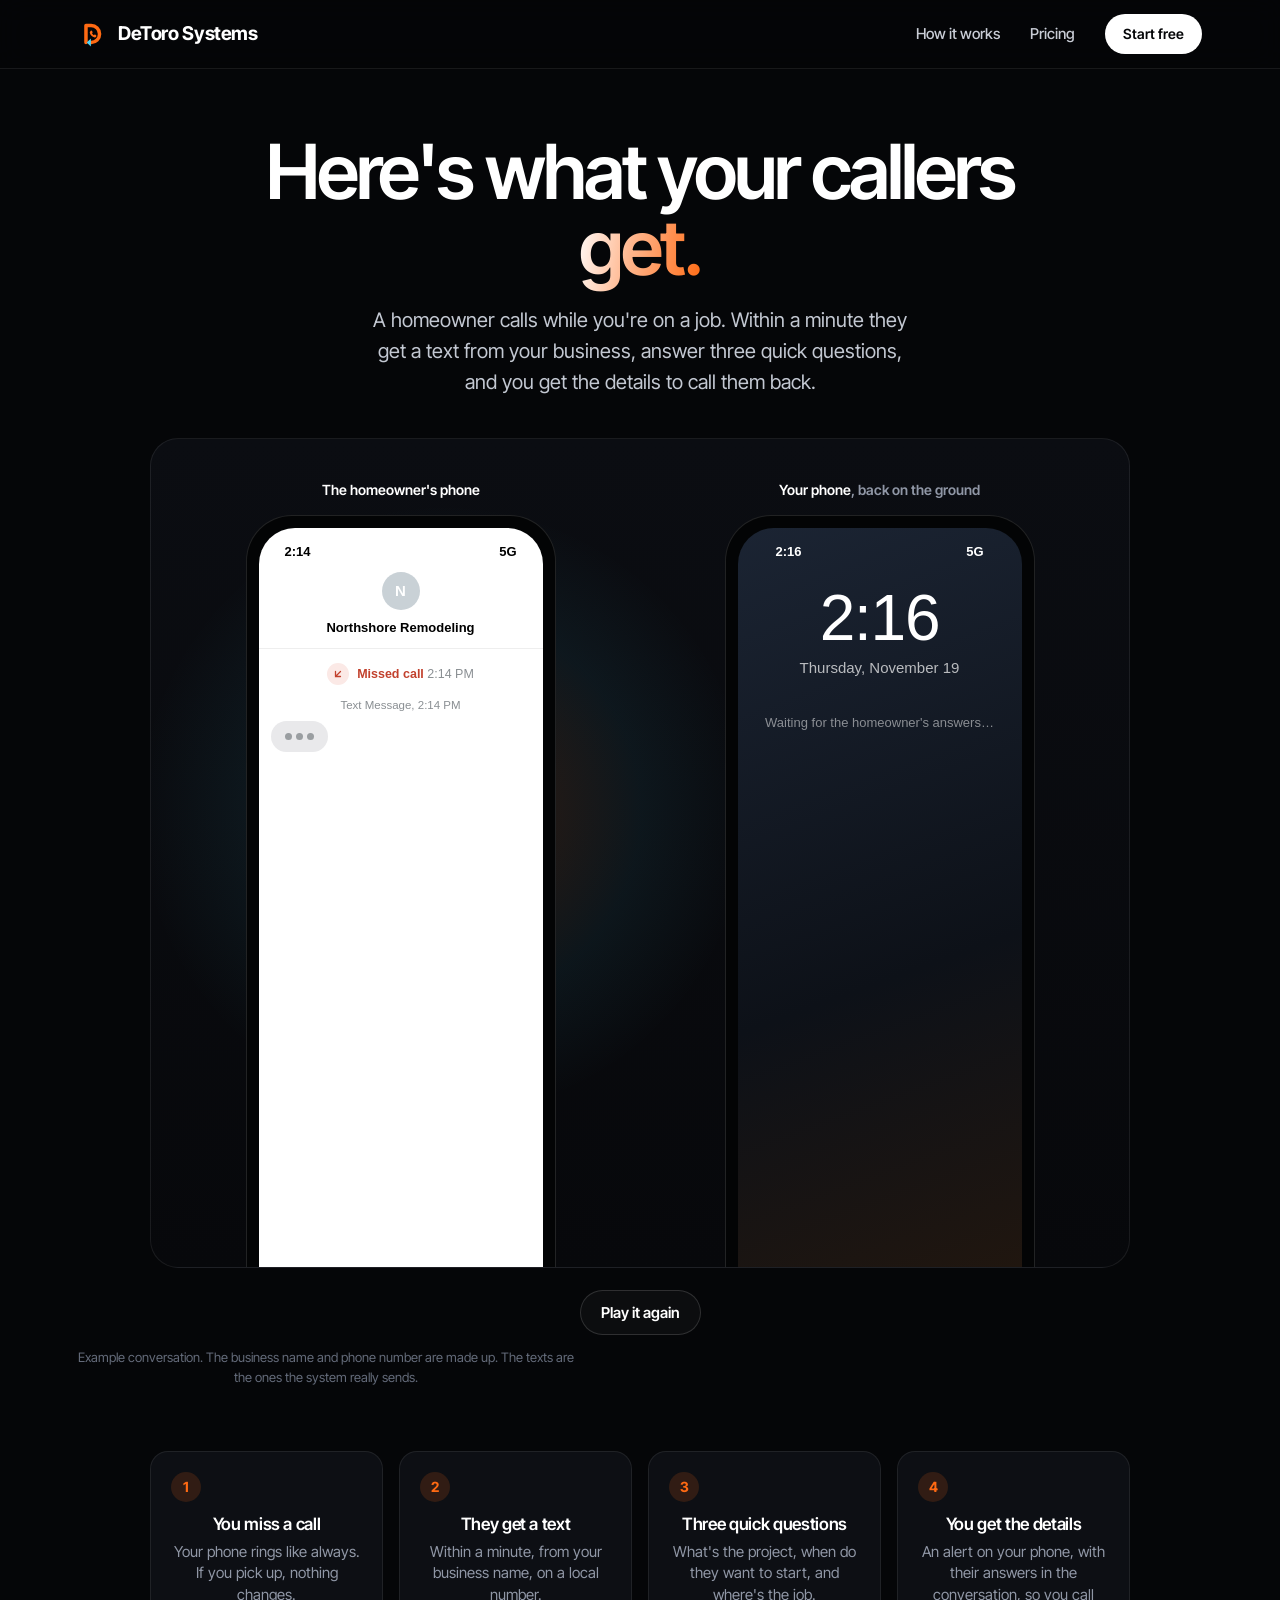
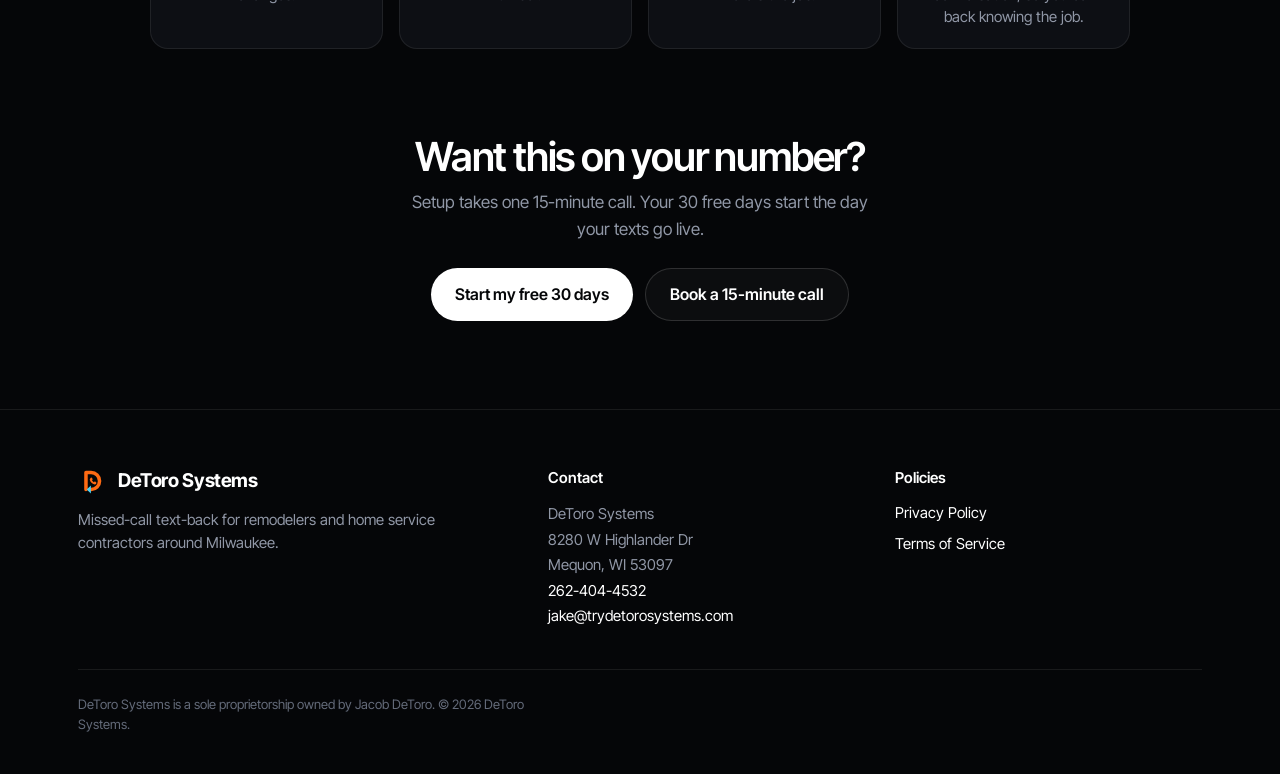
==== demo.html @ 8ad6e3e1 "Demo: taller phone on small screens so nothing is cut off Co-Authored-By: Claude Opus 5.5 <noreply@a" ====
<!doctype html>
<html lang="en">
<head>
<meta charset="utf-8">
<meta name="viewport" content="width=device-width, initial-scale=1">
<title>Demo | DeToro Systems missed-call text-back</title>
<meta name="theme-color" content="#050608">
<meta name="description" content="Watch what happens when a homeowner calls your business and you can't pick up: a text goes out within a minute, asks three quick questions, and sends you the job details.">
<meta property="og:title" content="See it work: missed-call text-back by DeToro Systems">
<meta property="og:description" content="A homeowner calls, you can't pick up. Here's the text conversation they get and the alert you get.">
<meta property="og:type" content="website">
<meta property="og:url" content="https://go.trydetorosystems.com/demo">
<link rel="icon" type="image/svg+xml" href="favicon.svg">
<link rel="apple-touch-icon" href="apple-touch-icon.png">
<link rel="preconnect" href="https://fonts.googleapis.com">
<link rel="preconnect" href="https://fonts.gstatic.com" crossorigin>
<link rel="stylesheet" href="https://fonts.googleapis.com/css2?family=Inter+Tight:wght@400;500;600;700&display=swap">
<link rel="stylesheet" href="site.css?v=1">
<style>
.ds-home .demo-hero{padding:64px 0 24px;text-align:center}
.ds-home .demo-hero h1{letter-spacing:-.04em;font-size:clamp(40px,6.5vw,76px);line-height:1;margin:0 auto 20px;max-width:16ch}
.ds-home .demo-hero .lead{color:#c3c8d2;max-width:46ch;margin:0 auto;font-size:clamp(17px,1.8vw,20px)}
.ds-home .demo-stage{border:1px solid var(--line);background:linear-gradient(#0b0d12,#07080b);border-radius:28px;width:min(100%,980px);margin:40px auto 0;padding:40px 24px 0;display:grid;grid-template-columns:1fr 1fr;gap:28px;position:relative;overflow:hidden}
.ds-home .demo-stage:before{content:"";pointer-events:none;background:radial-gradient(circle,#ff6a132e,#4cd3f50f 45%,#0000 70%);width:620px;height:620px;position:absolute;top:45%;left:30%;transform:translate(-50%,-50%)}
.ds-home .side{position:relative;display:flex;flex-direction:column;align-items:center}
.ds-home .side-label{color:var(--muted);font-size:14px;font-weight:600;margin:0 0 14px;text-align:center}
.ds-home .side-label b{color:#fff;font-weight:600}
.ds-home .demo-stage .phone{min-height:0;height:752px}
.ds-home .demo-stage .screen{height:740px;min-height:0}
.ds-home .demo-stage .thread{overflow-y:auto;scrollbar-width:none;scroll-behavior:smooth;gap:7px;padding:10px 12px 14px}
.ds-home .demo-stage .thread::-webkit-scrollbar{display:none}
.ds-home .demo-stage .thread-head{padding:4px 12px 8px}
.ds-home .demo-stage .avatar{width:38px;height:38px;font-size:15px}
.ds-home .demo-stage .bubble{font-size:14px;line-height:1.32;padding:8px 12px}
.ds-home .seq{opacity:0;transform:translateY(8px);transition:opacity .35s ease,transform .35s ease}
.ds-home .seq.on{opacity:1;transform:none}
.ds-home .seq.gone{display:none}
.ds-home .lock{background:linear-gradient(160deg,#1b2433,#0d1118 60%,#20160f);color:#fff;font-family:-apple-system,blinkmacsystemfont,Segoe UI,roboto,sans-serif;align-items:stretch;padding:0 12px}
.ds-home .lock .status{color:#fff}
.ds-home .lock-time{text-align:center;font-size:64px;font-weight:300;letter-spacing:-.02em;margin:18px 0 0;line-height:1}
.ds-home .lock-date{text-align:center;font-size:15px;color:#ffffffb3;margin:6px 0 26px}
.ds-home .notif{background:#ffffffe6;color:#111;border-radius:18px;padding:12px 14px;font-size:13.5px;line-height:1.35;box-shadow:0 8px 24px #0006}
.ds-home .notif-top{display:flex;align-items:center;gap:8px;color:#555;font-size:12px;margin-bottom:4px}
.ds-home .notif-icon{width:20px;height:20px;border-radius:5px;background:var(--orange);display:grid;place-items:center}
.ds-home .notif-icon svg{width:12px;height:12px}
.ds-home .notif-top .when{margin-left:auto}
.ds-home .notif b{display:block;font-size:14px;margin-bottom:2px}
.ds-home .job{background:#ffffffeb;color:#111;border-radius:18px;padding:14px;margin-top:10px;font-size:13.5px}
.ds-home .job h4{margin:0 0 8px;font-size:13px;color:#555;font-weight:600}
.ds-home .job dl{display:grid;grid-template-columns:auto 1fr;gap:6px 12px;margin:0}
.ds-home .job dt{color:#777}
.ds-home .job dd{margin:0;font-weight:600}
.ds-home .job .callbtn{margin-top:12px;background:#34a853;color:#fff;border-radius:12px;padding:9px;text-align:center;font-weight:600}
.ds-home .waiting{color:#ffffff80;text-align:center;font-size:13px;margin-top:8px}
.ds-home .demo-controls{text-align:center;margin:22px 0 0}
.ds-home .replay{font:inherit;cursor:pointer;border:1px solid var(--line2);color:#fff;background:#ffffff08;border-radius:999px;padding:10px 20px;font-size:15px;font-weight:600}
.ds-home .replay:hover{border-color:#ffffff4d}
.ds-home .replay:focus-visible,.ds-home .btn:focus-visible{outline:2px solid var(--orange);outline-offset:3px}
.ds-home .demo-caption{color:var(--dim);font-size:13px;text-align:center;margin:12px 0 0}
.ds-home .demo-steps{list-style:none;padding:0;margin:64px auto 0;max-width:980px;display:grid;grid-template-columns:repeat(4,1fr);gap:16px;counter-reset:s}
.ds-home .demo-steps li{border:1px solid var(--line);background:var(--card);border-radius:18px;padding:20px;counter-increment:s}
.ds-home .demo-steps li:before{content:counter(s);display:grid;place-items:center;width:30px;height:30px;border-radius:50%;background:#ff6a1326;color:var(--orange);font-weight:700;font-size:14px;margin-bottom:12px}
.ds-home .demo-steps h3{margin:0 0 6px;font-size:17px}
.ds-home .demo-steps p{margin:0;color:var(--muted);font-size:15px;line-height:1.45}
.ds-home .demo-cta{text-align:center;padding:64px 0 88px}
.ds-home .demo-cta h2{font-size:clamp(28px,4vw,40px);letter-spacing:-.03em;margin:0 0 12px}
.ds-home .demo-cta p{color:var(--muted);margin:0 auto 26px;max-width:46ch}
.ds-home .demo-cta .cta-row{display:flex;gap:12px;justify-content:center;flex-wrap:wrap}
@media (max-width:820px){
  .ds-home .demo-stage{grid-template-columns:1fr;padding:28px 14px 0;gap:36px}
  .ds-home .demo-steps{grid-template-columns:1fr 1fr}
}
@media (max-width:480px){
  .ds-home .demo-steps{grid-template-columns:1fr}
  .ds-home .demo-stage .phone{width:280px;height:796px}
  .ds-home .demo-stage .screen{height:784px}
}
@media (prefers-reduced-motion:reduce){
  .ds-home .seq{transition:none}
  .ds-home .demo-stage .thread{scroll-behavior:auto}
}
</style>
</head>
<body>
<div class="ds-home">
<header class="nav"><div class="wrap">
  <a aria-label="DeToro Systems home" class="brand" href="/"><span class="brand-mark" aria-hidden="true"><svg viewBox="0 0 64 64" width="30" height="30" aria-hidden="true"><path d="M17 50V14h11a18 18 0 0 1 0 36h-3" fill="none" stroke="#FF6A13" stroke-width="7.5" stroke-linecap="round" stroke-linejoin="round"></path><path d="M27.5 41.5 18.5 50l9 8.5z" fill="#4CD3F5"></path><path d="M14.6 10.5c1.4-1 3.3-.8 4.4.5l4.2 5.3c1 1.2.9 3-.1 4.2l-2.6 2.9c1.9 4.2 5.2 7.7 9.4 9.7l2.9-2.5c1.2-1 3-1.1 4.2-.1l5.3 4.3c1.3 1.1 1.5 3 .5 4.4l-2.3 3.3c-1.4 2-4 2.9-6.4 2.1C21.2 41.6 12.4 32.8 9.4 20.9c-.6-2.4.3-5 2.3-6.4z" fill="#FF6A13" transform="translate(21.2 20.5) scale(.42)"></path></svg></span>DeToro Systems</a>
  <nav class="nav-links" aria-label="Main"><a class="plain" href="/#how">How it works</a><a class="plain" href="/#pricing">Pricing</a><a class="btn btn-white" href="/#contact">Start free</a></nav>
</div></header>

<main>
<section class="demo-hero"><div class="wrap">
  <h1>Here's what your callers <span class="grad">get.</span></h1>
  <p class="lead">A homeowner calls while you're on a job. Within a minute they get a text from your business, answer three quick questions, and you get the details to call them back.</p>

  <div class="demo-stage" id="stage">
    <div class="side">
      <p class="side-label"><b>The homeowner's phone</b></p>
      <div class="phone" role="img" aria-label="The homeowner calls and nobody answers. Within a minute they get a text from Northshore Remodeling asking what project they need, when they want to start and where the job is. They answer each one, and the business replies that it will call them back as soon as possible.">
        <div class="screen">
          <div class="status"><span>2:14</span><span>5G</span></div>
          <div class="thread-head"><div class="avatar" aria-hidden="true">N</div><b>Northshore Remodeling</b></div>
          <div class="thread" id="thread" aria-hidden="true">
            <div class="call-card seq" data-t="400"><span class="dot"><svg viewBox="0 0 24 24" fill="none" stroke="#C2412D" stroke-width="2.6" stroke-linecap="round"><path d="M17 7 7 17M7 7h10v10" transform="rotate(180 12 12)"></path></svg></span><span><strong>Missed call</strong>&nbsp;2:14 PM</span></div>
            <div class="stamp seq" data-t="1300">Text Message, 2:14 PM</div>
            <div class="typing seq" data-t="1900" data-hide="3200"><i></i><i></i><i></i></div>
            <div class="bubble in seq" data-t="3200">Hi, this is Northshore Remodeling. Sorry we missed your call, we're probably out on a job. What project can we help you with? Reply STOP to opt out.</div>
            <div class="bubble out seq" data-t="5400">Hi! We want to redo our kitchen, new cabinets and counters.</div>
            <div class="bubble in seq" data-t="6900">Thanks! Roughly when are you hoping to get started?</div>
            <div class="bubble out seq" data-t="8700">Sometime this spring.</div>
            <div class="bubble in seq" data-t="10000">Got it. And what's the address or zip code for the job?</div>
            <div class="bubble out seq" data-t="11800" id="loc-reply">53213, in Wauwatosa.</div>
            <div class="bubble in seq" data-t="13100">Perfect, thank you! We'll give you a call back ASAP.</div>
            <div class="stamp seq" data-t="13700">Delivered</div>
          </div>
        </div>
      </div>
    </div>

    <div class="side">
      <p class="side-label"><b>Your phone</b>, back on the ground</p>
      <div class="phone" role="img" aria-label="Your phone's lock screen shows an alert: lead ready, call them back. Below it, the homeowner's replies from the text conversation: a kitchen with new cabinets and counters, sometime this spring, and the job's zip code, with a button to call them back.">
        <div class="screen lock">
          <div class="status"><span>2:16</span><span>5G</span></div>
          <p class="lock-time">2:16</p>
          <p class="lock-date">Thursday, November 19</p>
          <p class="waiting" id="waiting" aria-hidden="true">Waiting for the homeowner's answers…</p>
          <div class="notif seq" data-t="14600" aria-hidden="true">
            <div class="notif-top"><span class="notif-icon"><svg viewBox="0 0 24 24" fill="none" stroke="#fff" stroke-width="2.6" stroke-linecap="round" stroke-linejoin="round"><path d="M21 12a8.5 8.5 0 0 1-12.6 7.4L3 21l1.6-5.2A8.5 8.5 0 1 1 21 12z"></path></svg></span>LeadConnector<span class="when">now</span></div>
            <b>Lead ready: call them back</b>
            (414) 555-0148 answered all 3 questions (project, timing, address). Open the conversation and call them back.
          </div>
          <div class="job seq" data-t="15600" aria-hidden="true">
            <h4>Their replies, in the conversation</h4>
            <dl><dt>Project</dt><dd>"We want to redo our kitchen, new cabinets and counters."</dd><dt>Start</dt><dd>"Sometime this spring."</dd><dt>Where</dt><dd id="loc-card">"53213, in Wauwatosa."</dd></dl>
            <div class="callbtn">Call back</div>
          </div>
        </div>
      </div>
    </div>
  </div>
  <div class="demo-controls"><button class="replay" type="button" id="replay">Play it again</button></div>
  <p class="demo-caption">Example conversation. The business name and phone number are made up. The texts are the ones the system really sends.</p>

  <ol class="demo-steps">
    <li><h3>You miss a call</h3><p>Your phone rings like always. If you pick up, nothing changes.</p></li>
    <li><h3>They get a text</h3><p>Within a minute, from your business name, on a local number.</p></li>
    <li><h3>Three quick questions</h3><p>What's the project, when do they want to start, and where's the job.</p></li>
    <li><h3>You get the details</h3><p>An alert on your phone, with their answers in the conversation, so you call back knowing the job.</p></li>
  </ol>
</div></section>

<section class="demo-cta"><div class="wrap">
  <h2>Want this on your number?</h2>
  <p>Setup takes one 15-minute call. Your 30 free days start the day your texts go live.</p>
  <div class="cta-row">
    <a class="btn btn-white" href="/#contact">Start my free 30 days</a>
    <a class="btn btn-ghost" href="https://api.leadconnectorhq.com/widget/bookings/detoro-intro-call" target="_blank" rel="noopener noreferrer">Book a 15-minute call</a>
  </div>
</div></section>
</main>

<footer><div class="wrap">
  <div><a class="brand" href="/"><span class="brand-mark" aria-hidden="true"><svg viewBox="0 0 64 64" width="30" height="30" aria-hidden="true"><path d="M17 50V14h11a18 18 0 0 1 0 36h-3" fill="none" stroke="#FF6A13" stroke-width="7.5" stroke-linecap="round" stroke-linejoin="round"></path><path d="M27.5 41.5 18.5 50l9 8.5z" fill="#4CD3F5"></path><path d="M14.6 10.5c1.4-1 3.3-.8 4.4.5l4.2 5.3c1 1.2.9 3-.1 4.2l-2.6 2.9c1.9 4.2 5.2 7.7 9.4 9.7l2.9-2.5c1.2-1 3-1.1 4.2-.1l5.3 4.3c1.3 1.1 1.5 3 .5 4.4l-2.3 3.3c-1.4 2-4 2.9-6.4 2.1C21.2 41.6 12.4 32.8 9.4 20.9c-.6-2.4.3-5 2.3-6.4z" fill="#FF6A13" transform="translate(21.2 20.5) scale(.42)"></path></svg></span>DeToro Systems</a><p>Missed-call text-back for remodelers and home service contractors around Milwaukee.</p></div>
  <div><h4>Contact</h4><address>DeToro Systems<br>8280 W Highlander Dr<br>Mequon, WI 53097<br><a href="tel:+12624044532">262-404-4532</a><br><a href="mailto:jake@trydetorosystems.com">jake@trydetorosystems.com</a></address></div>
  <div><h4>Policies</h4><ul><li><a href="/privacy">Privacy Policy</a></li><li><a href="/terms">Terms of Service</a></li></ul></div>
  <div class="fine"><p>DeToro Systems is a sole proprietorship owned by Jacob DeToro. © 2026 DeToro Systems.</p></div>
</div></footer>
</div>

<script>
(function(){
  var items=[].slice.call(document.querySelectorAll(".seq"));
  var thread=document.getElementById("thread"), waiting=document.getElementById("waiting");
  var reduce=window.matchMedia&&window.matchMedia("(prefers-reduced-motion: reduce)").matches;
  var timers=[], started=false, li=Math.floor(Math.random()*5);
  var LOC=["53213, in Wauwatosa.","53005, in Brookfield.","53211, in Shorewood.","53051, in Menomonee Falls.","53217, in Whitefish Bay."];
  function clear(){timers.forEach(clearTimeout);timers=[];items.forEach(function(el){el.classList.remove("on","gone")});waiting.style.display="";thread.scrollTop=0}
  function show(el){
    el.classList.add("on");
    if(el.classList.contains("notif")) waiting.style.display="none";
    if(thread.contains(el)) thread.scrollTop=thread.scrollHeight;
  }
  function play(){
    clear(); started=true;
    var l=LOC[li%LOC.length]; li++;
    document.getElementById("loc-reply").textContent=l;
    document.getElementById("loc-card").textContent="\u201c"+l+"\u201d";
    if(reduce){items.forEach(function(el){if(el.dataset.hide) el.classList.add("gone"); else show(el)}); return}
    items.forEach(function(el){
      timers.push(setTimeout(function(){show(el)},+el.dataset.t));
      if(el.dataset.hide) timers.push(setTimeout(function(){el.classList.add("gone")},+el.dataset.hide));
    });
  }
  document.getElementById("replay").addEventListener("click",play);
  var firstPhone=thread.closest(".phone");
  if("IntersectionObserver" in window && !reduce){
    new IntersectionObserver(function(e,o){if(e[0].isIntersecting&&!started){play();o.disconnect()}},{threshold:.25}).observe(firstPhone);
  } else { play(); }
})();
</script>
</body>
</html>
---- site.css ----
*,::after,::before{box-sizing:border-box;margin:0;padding:0;border:0 solid}html{line-height:1.5;-webkit-text-size-adjust:100%}body{margin:0}h1,h2,h3,h4{font-size:inherit;font-weight:inherit}a{color:inherit;text-decoration:inherit}b,strong{font-weight:bolder}ol,ul{list-style:none}svg,iframe{display:block;vertical-align:middle}summary{display:list-item}
:root{--bg:#050608;--card:#0d0f14;--card2:#12151c;--line:#ffffff14;--line2:#ffffff24;--text:#f3f5f9;--muted:#9097a6;--dim:#646b7a;--orange:#ff6a13;--peach:#ffb48a;--cyan:#4cd3f5;--coral:#ff7a6b;--wrap:1180px}html{background:var(--bg);-webkit-text-size-adjust:100%;scroll-behavior:smooth}.ds-home{background:var(--bg);color:var(--text);-webkit-font-smoothing:antialiased;min-height:100vh;font-family:Inter Tight,system-ui,sans-serif;font-size:17px;line-height:1.55}.ds-home *{box-sizing:border-box;margin:0;padding:0}.ds-home a{color:inherit}.ds-home :focus-visible{outline:2px solid var(--cyan);outline-offset:3px;border-radius:6px}.ds-home .wrap{max-width:var(--wrap);margin:0 auto;padding:0 28px}.ds-home h1,.ds-home h2,.ds-home h3{letter-spacing:-.035em;color:#fff;font-weight:600;line-height:1.02}.ds-home h2{font-size:clamp(36px,5vw,60px)}.ds-home h3{letter-spacing:-.02em;font-size:21px;line-height:1.2}.ds-home p{max-width:62ch}.ds-home .grad{background:linear-gradient(100deg, #fff 0%, var(--peach) 45%, var(--orange) 100%);color:#0000;-webkit-background-clip:text;background-clip:text}.ds-home .eyebrow{letter-spacing:.08em;text-transform:uppercase;color:var(--muted);font-size:13px;font-weight:600}.ds-home .lead{color:var(--muted);font-size:20px}.ds-home .center{text-align:center}.ds-home .center p{margin-left:auto;margin-right:auto}.ds-home .btn{font:inherit;white-space:nowrap;border-radius:999px;justify-content:center;align-items:center;gap:8px;padding:13px 24px;font-size:16px;font-weight:600;text-decoration:none;transition:transform .15s,background .15s,border-color .15s;display:inline-flex}.ds-home .btn-white{color:#050608;background:#fff}.ds-home .btn-white:hover{background:#ffe7d9;transform:translateY(-1px)}.ds-home .btn-ghost{border:1px solid var(--line2);color:#fff;background:#ffffff08}.ds-home .btn-ghost:hover{border-color:#ffffff4d}@media (prefers-reduced-motion:reduce){.ds-home .btn{transition:none}.ds-home .btn-white:hover{transform:none}}.ds-home .nav{z-index:30;-webkit-backdrop-filter:blur(14px);backdrop-filter:blur(14px);border-bottom:1px solid var(--line);background:#050608b8;position:sticky;top:0}.ds-home .nav .wrap{justify-content:space-between;align-items:center;gap:16px;height:68px;display:flex}.ds-home .brand{letter-spacing:-.02em;color:#fff;white-space:nowrap;align-items:center;gap:10px;font-size:19px;font-weight:700;text-decoration:none;display:flex}.ds-home .brand-mark{place-items:center;width:30px;height:30px;display:grid}.ds-home .brand-mark svg{width:30px;height:30px}.ds-home .nav-links{align-items:center;gap:30px;display:flex}.ds-home .nav-links a.plain{color:#c9cdd6;font-size:15px;font-weight:500;text-decoration:none}.ds-home .nav-links a.plain:hover{color:#fff}.ds-home .nav .btn{padding:9px 18px;font-size:14px}@media (width<=820px){.ds-home .nav-links a.plain{display:none}}.ds-home .hero{isolation:isolate;text-align:center;padding:120px 0 40px;position:relative;overflow:hidden}.ds-home .hero:before{content:"";z-index:-2;background:radial-gradient(50% 45% at 50% 30%,#ff6a1338,#0000 70%),radial-gradient(35% 35% at 75% 55%,#4cd3f51f,#0000 70%);position:absolute;inset:-10% -10% 0}.ds-home .hero:after{content:"";z-index:-1;background-image:linear-gradient(#ffffff0d 1px,#0000 1px),linear-gradient(90deg,#ffffff0d 1px,#0000 1px);background-size:64px 64px;position:absolute;inset:0;-webkit-mask-image:radial-gradient(60% 55% at 50% 35%,#000,#0000 75%);mask-image:radial-gradient(60% 55% at 50% 35%,#000,#0000 75%)}.ds-home .hero h1{letter-spacing:-.05em;max-width:12ch;margin:0 auto 28px;font-size:clamp(52px,9.5vw,128px);line-height:.98}.ds-home .hero .lead{color:#c3c8d2;max-width:44ch;margin:0 auto 34px;font-size:clamp(18px,2vw,22px)}.ds-home .cta-row{flex-wrap:wrap;justify-content:center;gap:12px;display:flex}.ds-home .hero-note{max-width:none;color:var(--muted);margin:18px auto 0;font-size:14px}.ds-home .hero-note a{color:#fff;white-space:nowrap;border-bottom:1px solid var(--line2);font-weight:600;text-decoration:none}.ds-home .stage{border:1px solid var(--line);background:linear-gradient(#0b0d12,#07080b);border-radius:28px;width:min(100%,920px);margin:72px auto 0;padding:56px 24px 0;position:relative;overflow:hidden}.ds-home .stage:before{content:"";pointer-events:none;background:radial-gradient(circle,#ff6a132e,#4cd3f50f 45%,#0000 70%);width:620px;height:620px;position:absolute;top:40%;left:50%;transform:translate(-50%,-50%)}.ds-home .phone-zone{place-items:center;display:grid;position:relative}.ds-home .ring{border:1.5px solid var(--orange);opacity:0;pointer-events:none;border-radius:50%;width:300px;height:300px;margin:-150px 0 0 -150px;position:absolute;top:45%;left:50%}.ds-home .play-rings .ring{animation:2.2s ease-out forwards ring}.ds-home .play-rings .r2{animation-delay:.35s}.ds-home .play-rings .r3{animation-delay:.7s}@keyframes ring{0%{opacity:.7;transform:scale(.55)}to{opacity:0;transform:scale(2)}}.ds-home .phone{background:#030405;border:1px solid #ffffff1f;border-bottom:0;border-radius:46px 46px 0 0;width:310px;max-width:100%;min-height:560px;margin-bottom:0;padding:12px 12px 0;position:relative}.ds-home .screen{text-align:left;background:#fff;border-radius:36px 36px 0 0;flex-direction:column;height:100%;min-height:548px;font-family:-apple-system,blinkmacsystemfont,Segoe UI,roboto,sans-serif;display:flex;overflow:hidden}.ds-home .status{color:#000;justify-content:space-between;padding:14px 26px 6px;font-size:13px;font-weight:600;display:flex}.ds-home .thread-head{text-align:center;border-bottom:1px solid #eee;padding:6px 12px 12px}.ds-home .avatar{color:#fff;background:#c9d1d6;border-radius:50%;place-items:center;width:44px;height:44px;margin:0 auto 4px;font-size:16px;font-weight:700;display:grid}.ds-home .thread-head b{color:#000;font-size:13px;font-weight:600}.ds-home .thread{flex-direction:column;flex:1;gap:8px;padding:14px 12px;font-size:15px;line-height:1.35;display:flex}.ds-home .call-card{color:#8a8f93;align-self:center;align-items:center;gap:8px;margin:4px 0 6px;font-size:12.5px;display:flex}.ds-home .call-card .dot{background:#fbe9e6;border-radius:50%;place-items:center;width:22px;height:22px;display:grid}.ds-home .call-card .dot svg{width:12px;height:12px}.ds-home .call-card strong{color:#c2412d;font-weight:600}.ds-home .stamp{color:#8a8f93;align-self:center;font-size:11.5px}.ds-home .bubble{border-radius:19px;max-width:82%;padding:9px 13px}.ds-home .in{color:#000;background:#e9e9eb;border-bottom-left-radius:6px;align-self:flex-start}.ds-home .out{color:#fff;background:#34a853;border-bottom-right-radius:6px;align-self:flex-end}.ds-home .typing{background:#e9e9eb;border-radius:19px;align-self:flex-start;gap:4px;padding:12px 14px;display:flex}.ds-home .typing i{background:#9a9ea1;border-radius:50%;width:7px;height:7px;display:block}.ds-home .step{opacity:0;transform:translateY(8px)}.ds-home .play .step{animation:.45s forwards pop}.ds-home .play .s1{animation-delay:.4s}.ds-home .play .s2{animation-delay:1.3s}.ds-home .play .s3{animation-name:popout;animation-duration:1.4s;animation-delay:2s}.ds-home .play .s4{animation-delay:3.2s}.ds-home .play .s5{animation-delay:4.6s}.ds-home .play .s6{animation-delay:5.3s}.ds-home .play .s7{animation-delay:6.1s}.ds-home .thread{transition:opacity .4s}.ds-home .thread.fading{opacity:0}.ds-home .typing i{animation:1s infinite blink}.ds-home .typing i:nth-child(2){animation-delay:.15s}.ds-home .typing i:nth-child(3){animation-delay:.3s}@keyframes pop{to{opacity:1;transform:none}}@keyframes popout{0%{opacity:0;transform:translateY(8px)}20%,75%{opacity:1;transform:none}to{opacity:0;height:0;margin:-8px 0 0;padding:0}}@keyframes blink{0%,to{opacity:.35}50%{opacity:1}}@media (prefers-reduced-motion:reduce){.ds-home .step{opacity:1;transform:none}.ds-home .play .step,.ds-home .play-rings .ring{animation:none}.ds-home .s3{display:none}.ds-home .typing i{animation:none}}.ds-home .trades{border-top:1px solid var(--line);border-bottom:1px solid var(--line);z-index:1;background:var(--bg);margin-top:0;padding:22px 0;position:relative;overflow:hidden}.ds-home .trades-track{gap:56px;width:max-content;animation:40s linear infinite slide;display:flex}.ds-home .trades span{letter-spacing:-.02em;color:#5e6574;white-space:nowrap;font-size:22px;font-weight:600}@keyframes slide{to{transform:translate(-50%)}}@media (prefers-reduced-motion:reduce){.ds-home .trades-track{flex-wrap:wrap;justify-content:center;width:auto;animation:none}}.ds-home section{padding:120px 0}.ds-home .head{margin-bottom:56px}.ds-home .head .eyebrow{margin-bottom:16px;display:block}.ds-home .head p{margin-top:18px}.ds-home .stats{grid-template-columns:1fr 1fr;gap:20px;display:grid}.ds-home .stat{background:var(--card);border:1px solid var(--line);border-radius:24px;padding:40px}.ds-home .stat .num{letter-spacing:-.05em;font-size:clamp(72px,10vw,128px);font-weight:600;line-height:1}.ds-home .stat p{color:#c3c8d2;max-width:36ch;margin-top:14px;font-size:18px}.ds-home .src{color:var(--dim);margin-top:14px;font-size:13px;display:block}.ds-home .src a{color:#c9cdd6}.ds-home .stat-close{letter-spacing:-.02em;text-align:center;margin:36px auto 0;font-size:22px;font-weight:600}@media (width<=760px){.ds-home .stats{grid-template-columns:1fr}.ds-home .stat{padding:28px}}.ds-home .flow{align-items:stretch;gap:12px;margin-bottom:56px;list-style:none;display:flex}.ds-home .flow-card{background:var(--card);border:1px solid var(--line);border-radius:20px;flex:1;align-content:start;gap:12px;padding:24px 20px;display:grid}.ds-home .flow-card.highlight{border-color:#4cd3f573;box-shadow:0 0 60px -24px #4cd3f58c}.ds-home .flow-icon{background:#ff6a131a;border:1px solid #ff6a134d;border-radius:12px;place-items:center;width:40px;height:40px;display:grid}.ds-home .flow-icon svg{width:22px;height:22px}.ds-home .flow-card h3{font-size:18px}.ds-home .flow-card p{color:var(--muted);font-size:15px}.ds-home .flow-arrow{flex:none;place-items:center;width:44px;display:grid}.ds-home .flow-arrow svg{width:44px;height:14px}@media (width<=760px){.ds-home .flow{flex-direction:column;gap:8px}.ds-home .flow-arrow{width:28px;height:28px;margin:0 auto;transform:rotate(90deg)}}.ds-home .compat-head{text-align:center;margin-bottom:32px}.ds-home .compat-head h3{color:#fff;font-size:clamp(24px,3vw,32px)}.ds-home .compat{grid-template-columns:repeat(3,1fr);gap:20px;display:grid}.ds-home .compat-card{background:var(--card);border:1px solid var(--line);border-radius:20px;padding:28px}.ds-home .compat-card h4{color:#fff;margin-bottom:6px;font-size:18px;font-weight:600}.ds-home .compat-card .compat-sub{color:var(--peach);margin-bottom:14px;font-size:14px}.ds-home .compat-card p{color:var(--muted);font-size:15px}@media (width<=860px){.ds-home .compat{grid-template-columns:1fr}}.ds-home .note{color:var(--muted);text-align:center;max-width:60ch;margin:28px auto 0;font-size:15px}.ds-home .how-steps{grid-template-columns:repeat(4,1fr);gap:20px;margin-bottom:28px;list-style:none;display:grid}.ds-home .how-steps li{background:var(--card);border:1px solid var(--line);border-radius:24px;padding:32px 28px}.ds-home .how-num{width:44px;height:44px;color:var(--orange);border:1px solid #ff6a1399;border-radius:12px;place-items:center;margin-bottom:20px;font-size:20px;font-weight:600;display:grid}.ds-home .how-steps h3{margin-bottom:8px;font-size:19px}.ds-home .how-steps p{color:var(--muted);font-size:15px}.ds-home .how-note{text-align:center;color:var(--muted);max-width:60ch;margin:0 auto;font-size:16px}@media (width<=860px){.ds-home .how-steps{grid-template-columns:1fr}}.ds-home .bento{grid-template-columns:1fr 1fr;gap:20px;display:grid}.ds-home .card{background:var(--card);border:1px solid var(--line);border-radius:24px;padding:14px 14px 30px;overflow:hidden}.ds-home .vis{border:1px solid var(--line);background:radial-gradient(70% 80% at 50% 40%,#1a1d26,#0a0b0f);border-radius:16px;place-items:center;height:240px;margin-bottom:24px;display:grid;position:relative;overflow:hidden}.ds-home .card h3,.ds-home .card p{padding:0 16px}.ds-home .card p{color:var(--muted);margin-top:8px;font-size:16px}@media (width<=860px){.ds-home .bento{grid-template-columns:1fr}}.ds-home .v-bubble{color:#000;background:#e9e9eb;border-radius:20px 20px 20px 6px;max-width:270px;padding:12px 16px;font-family:-apple-system,blinkmacsystemfont,Segoe UI,roboto,sans-serif;font-size:14px;box-shadow:0 20px 50px -20px #000c}.ds-home .v-tag{color:#c9cdd6;border:1px solid var(--line2);background:#ffffff0a;border-radius:999px;padding:5px 11px;font-size:12px;position:absolute;top:22px;left:22px}.ds-home .v-tag b{color:var(--orange)}.ds-home .v-fwd{align-items:center;gap:14px;display:flex}.ds-home .pill{border:1px solid var(--line2);text-align:center;background:#ffffff0a;border-radius:14px;padding:12px 16px}.ds-home .pill small{color:var(--dim);text-transform:uppercase;letter-spacing:.08em;margin-bottom:4px;font-size:11px;display:block}.ds-home .pill b{color:#fff;font-size:15px;font-weight:600}.ds-home .pill.hot{border-color:#ff6a1399;box-shadow:0 0 40px -12px #ff6a13b3}.ds-home .arrow{color:var(--muted);text-align:center;font-size:13px;line-height:1.2}.ds-home .arrow svg{width:44px;height:14px;margin:0 auto 4px;display:block}.ds-home .v-notes{gap:10px;width:min(300px,86%);display:grid}.ds-home .note-card{border:1px solid var(--line);color:#e3e6ec;-webkit-backdrop-filter:blur(6px);backdrop-filter:blur(6px);background:#ffffff12;border-radius:14px;align-items:center;gap:10px;padding:10px 12px;font-size:13px;display:flex}.ds-home .note-card i{background:var(--orange);border-radius:8px;flex:none;place-items:center;width:26px;height:26px;display:grid}.ds-home .note-card i svg{width:16px;height:16px}.ds-home .note-card:nth-child(2){opacity:.75;transform:scale(.97)}.ds-home .note-card:nth-child(3){opacity:.45;transform:scale(.94)}.ds-home .v-shield{place-items:center;gap:16px;display:grid}.ds-home .shield{border:1px solid var(--line2);background:#ffffff0f;border-radius:22px;place-items:center;width:76px;height:76px;display:grid;box-shadow:0 0 60px -10px #4cd3f573}.ds-home .shield svg{width:38px;height:38px}.ds-home .chips{flex-wrap:wrap;justify-content:center;gap:8px;max-width:320px;display:flex}.ds-home .chips span{color:#c9cdd6;border:1px solid var(--line2);border-radius:999px;padding:5px 11px;font-size:12px}.ds-home .steps{counter-reset:s;grid-template-columns:repeat(3,1fr);gap:20px;list-style:none;display:grid}.ds-home .steps li{counter-increment:s;background:var(--card);border:1px solid var(--line);border-radius:24px;padding:32px}.ds-home .steps li:before{content:counter(s);width:40px;height:40px;color:var(--orange);border:1px solid #ff6a1399;border-radius:12px;place-items:center;margin-bottom:22px;font-weight:600;display:grid}.ds-home .steps p{color:var(--muted);margin-top:8px;font-size:16px}@media (width<=860px){.ds-home .steps{grid-template-columns:1fr}}.ds-home .who{grid-template-columns:1fr 1fr;align-items:stretch;gap:20px;display:grid}.ds-home .who-copy{background:var(--card);border:1px solid var(--line);border-radius:24px;padding:40px}.ds-home .who-copy p{color:#c3c8d2;margin-top:16px;font-size:18px}.ds-home .facts{background:var(--card);border:1px solid var(--line);border-radius:24px;padding:12px 32px;list-style:none}.ds-home .facts li{border-bottom:1px solid var(--line);grid-template-columns:120px 1fr;gap:12px;padding:16px 0;display:grid}.ds-home .facts li:last-child{border-bottom:0}.ds-home .facts b{font-weight:600}.ds-home .facts span{color:var(--muted)}.ds-home .facts a{color:#fff}@media (width<=860px){.ds-home .who{grid-template-columns:1fr}.ds-home .facts li{grid-template-columns:1fr;gap:2px}}.ds-home .offer{text-align:center;background:radial-gradient(60% 90% at 50% 0%, #ff6a1338, transparent 70%), var(--card);border:1px solid #ff6a1359;border-radius:28px;padding:64px 40px;position:relative;overflow:hidden}.ds-home .offer p{color:#c3c8d2;max-width:52ch;margin:18px auto 30px;font-size:19px}.ds-home .faq{max-width:820px;margin:0 auto}.ds-home .faq details{border-bottom:1px solid var(--line)}.ds-home .faq summary{cursor:pointer;padding:24px 44px 24px 0;font-size:19px;font-weight:600;list-style:none;position:relative}.ds-home .faq summary::-webkit-details-marker{display:none}.ds-home .faq summary:after{content:"+";color:var(--orange);font-size:26px;font-weight:400;position:absolute;top:50%;right:6px;transform:translateY(-50%)}.ds-home .faq details[open] summary:after{content:"−"}.ds-home .faq details p{color:var(--muted);padding:0 0 24px}.ds-home .contact{border:1px solid var(--line);background:radial-gradient(60% 70% at 15% 20%,#ffb48a2e,#0000 70%),radial-gradient(60% 80% at 85% 90%,#4cd3f524,#0000 70%),radial-gradient(70% 70% at 40% 100%,#ff6a1338,#0000 70%),#0a0b10;border-radius:28px;grid-template-columns:1fr 1fr;align-items:start;gap:56px;padding:72px 56px;display:grid;position:relative;overflow:visible}.ds-home .contact .tag{color:#e3e6ec;border:1px solid var(--line2);background:#ffffff14;border-radius:10px;align-items:center;gap:8px;margin-bottom:22px;padding:7px 12px;font-size:14px;display:inline-flex}.ds-home .contact h2 em{font-style:italic;font-weight:500}.ds-home .contact .lead{color:#c3c8d2;margin-top:22px;font-size:18px}.ds-home .contact .mail{color:#fff;align-items:center;gap:10px;margin-top:36px;font-size:18px;text-decoration:none;display:inline-flex}.ds-home .book-line{color:var(--muted);max-width:none;margin-top:24px;font-size:15px}.ds-home .book-btn{margin-top:10px}.ds-home .embed-card{background:#fff;border-radius:16px;justify-self:center;width:100%;max-width:560px;height:auto;padding:8px;overflow:visible}.ds-home .embed-card iframe{border:none;border-radius:10px;width:100%;height:var(--form-h,760px);display:block}@media (width<=900px){.ds-home .contact{grid-template-columns:1fr;padding:40px 20px;overflow:visible}.ds-home .embed-card{justify-self:center;margin:0 auto}}.ds-home footer{border-top:1px solid var(--line);color:var(--muted);padding:56px 0 40px;font-size:15px}.ds-home footer .wrap{grid-template-columns:1.4fr 1fr 1fr;gap:40px;display:grid}.ds-home footer h4{color:#fff;margin-bottom:12px;font-size:15px;font-weight:600}.ds-home footer a{color:#fff;text-decoration:none}.ds-home footer a:hover{text-decoration:underline}.ds-home footer ul{gap:8px;list-style:none;display:grid}.ds-home footer address{font-style:normal;line-height:1.7}.ds-home footer .brand{margin-bottom:12px}.ds-home .fine{border-top:1px solid var(--line);color:var(--dim);grid-column:1/-1;gap:8px;padding-top:24px;font-size:13px;display:grid}@media (width<=860px){.ds-home footer .wrap{grid-template-columns:1fr}}@media (width<=600px){.ds-home section{padding:84px 0}.ds-home .hero{padding-top:84px}.ds-home .stage{padding-top:40px}.ds-home .phone{width:280px;min-height:504px}.ds-home .screen{min-height:492px}.ds-home .thread,.ds-home .bubble{font-size:14px}}.ds-home .stage-caption{text-align:center;color:#646b7a;max-width:none;margin:18px auto 0;font-size:13px}@media (hover:hover) and (prefers-reduced-motion:no-preference){.ds-home .stat,.ds-home .flow-card,.ds-home .compat-card,.ds-home .card,.ds-home .steps li,.ds-home .how-steps li,.ds-home .who-copy,.ds-home .facts,.ds-home .offer{transition:transform .25s,border-color .25s,box-shadow .25s}.ds-home .stat:hover,.ds-home .flow-card:hover,.ds-home .compat-card:hover,.ds-home .card:hover,.ds-home .steps li:hover,.ds-home .how-steps li:hover,.ds-home .who-copy:hover,.ds-home .facts:hover,.ds-home .offer:hover{border-color:#ffffff38;transform:translateY(-4px);box-shadow:0 24px 60px -30px #ff6a1373}.ds-home .flow-card.highlight{transition:transform .25s,border-color .25s,box-shadow .25s;box-shadow:0 0 60px -24px #4cd3f58c}.ds-home .flow-card.highlight:hover{border-color:#4cd3f599;transform:translateY(-4px);box-shadow:0 24px 70px -24px #4cd3f5b3}.ds-home .card:hover .vis>*{transition:transform .35s;transform:scale(1.04)}.ds-home .card .vis>*{transition:transform .35s}.ds-home .pill,.ds-home .note-card,.ds-home .chips span{transition:transform .25s,border-color .25s}.ds-home .pill:hover,.ds-home .note-card:hover,.ds-home .chips span:hover{border-color:#ffb48a99;transform:translateY(-2px)}.ds-home .trades span{transition:color .25s}.ds-home .trades span:hover{color:#fff}.ds-home .faq summary{transition:color .25s}.ds-home .faq summary:hover{color:#ffb48a}.ds-home .stage{transition:border-color .25s}.ds-home .stage:hover{border-color:#ffffff29}}.ds-home .legal{padding:72px 0 96px;font-family:Inter Tight,system-ui,sans-serif}.ds-home .legal .wrap{max-width:760px}.ds-home .legal h1{letter-spacing:-.035em;margin-bottom:14px;font-size:clamp(40px,6vw,56px);font-weight:600}.ds-home .legal .updated{color:var(--muted);margin-bottom:40px;font-size:16px}.ds-home .legal h2{letter-spacing:-.02em;color:#fff;margin-top:40px;margin-bottom:12px;font-size:24px;font-weight:600;line-height:1.2}.ds-home .legal p{color:var(--text);max-width:none;margin-bottom:14px;font-size:17px;line-height:1.7}.ds-home .legal ul{margin-bottom:14px;padding-left:1.4rem;list-style:outside}.ds-home .legal ul li{color:var(--text);margin-bottom:8px;font-size:17px;line-height:1.7}.ds-home .legal a{color:#fff;text-underline-offset:2px;text-decoration:underline}.ds-home .legal a:hover{color:var(--muted)}.ds-home .legal address{color:var(--text);font-size:17px;font-style:normal;line-height:1.8}.ds-home .legal .key,.ds-home .legal .sms{background:var(--card);border:1px solid var(--line);border-left:4px solid var(--orange);border-radius:10px;margin:18px 0 24px;padding:20px 22px}.ds-home .legal .sms p{margin-bottom:10px}.ds-home .legal .sms p:last-child{margin-bottom:0}.ds-home .legal .sms strong{color:#fff;font-weight:700}
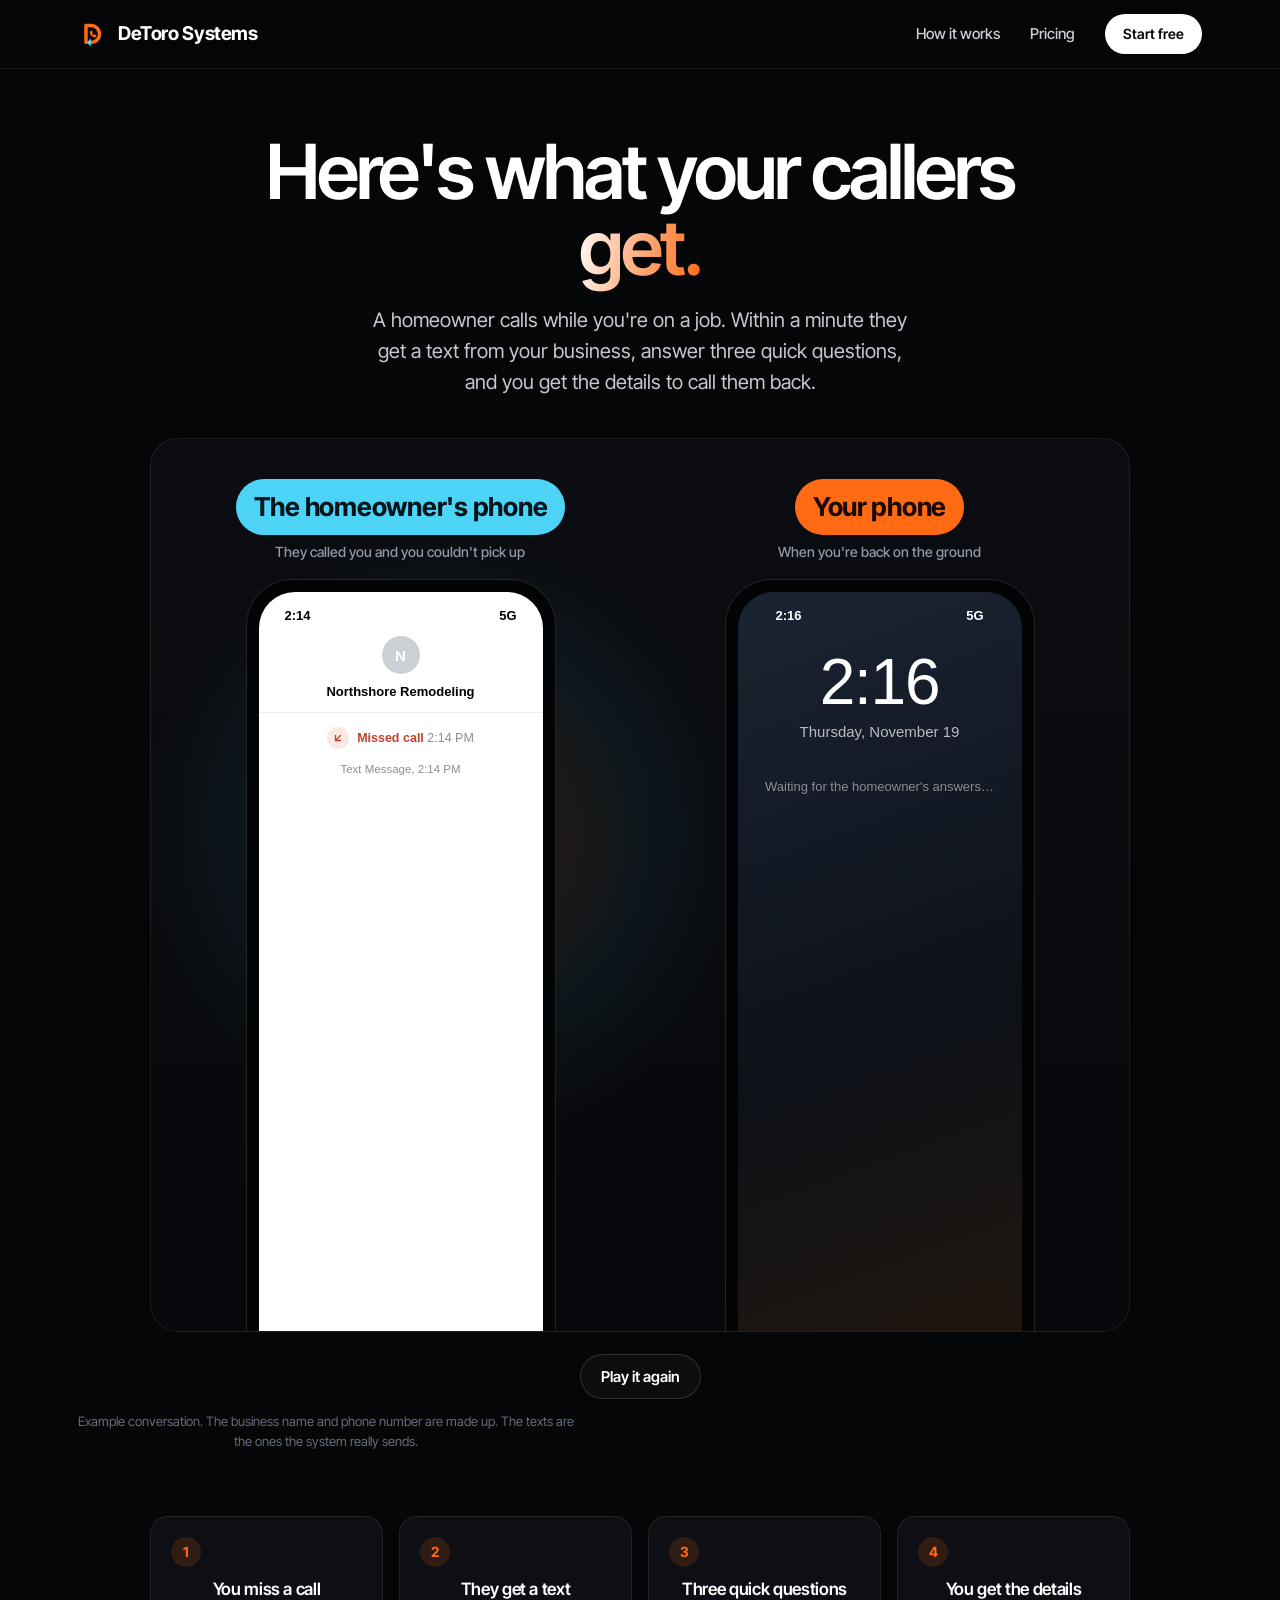
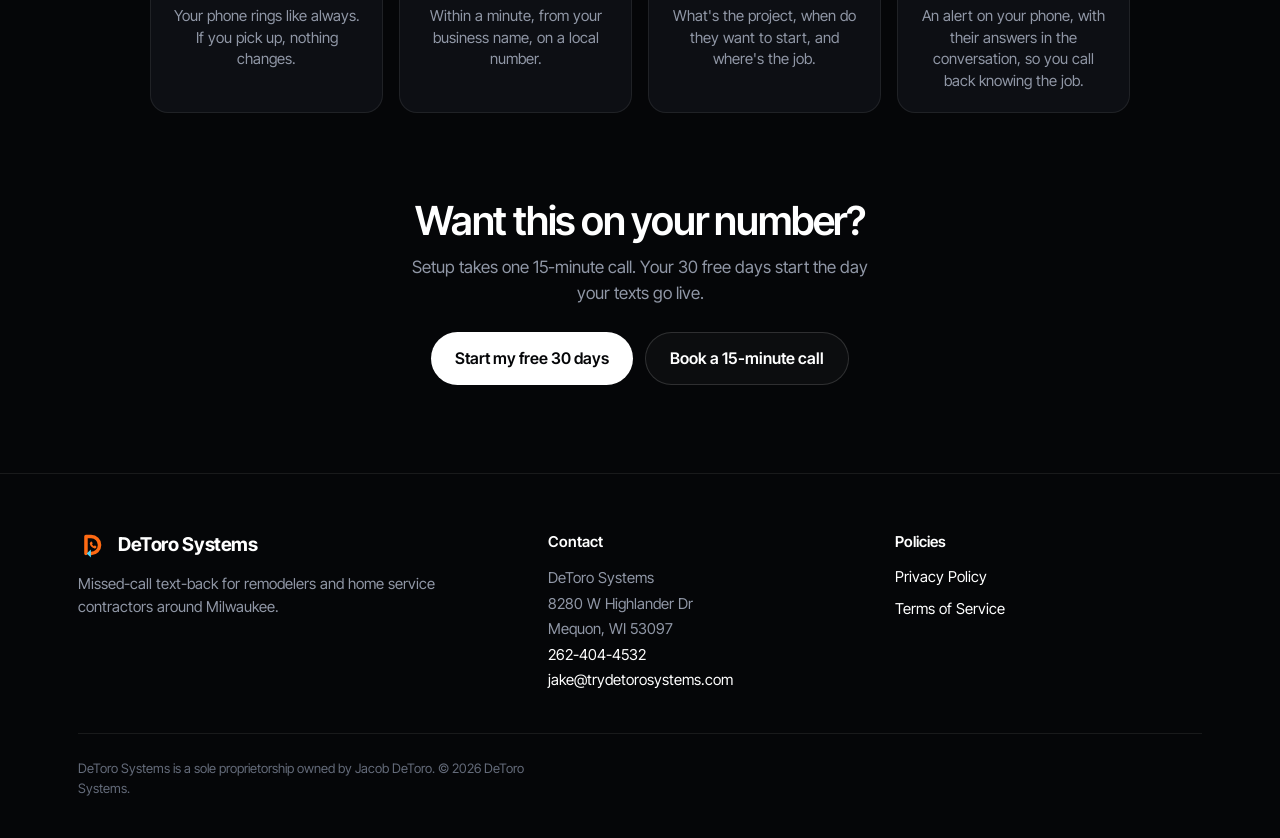
==== commit a9e46611: "Demo: bold color-coded labels for the homeowner's phone and your phone Co-Authored-By: Claude Opus 5" ====
--- a/demo.html
+++ b/demo.html
@@ -23,9 +23,12 @@
 .ds-home .demo-stage{border:1px solid var(--line);background:linear-gradient(#0b0d12,#07080b);border-radius:28px;width:min(100%,980px);margin:40px auto 0;padding:40px 24px 0;display:grid;grid-template-columns:1fr 1fr;gap:28px;position:relative;overflow:hidden}
 .ds-home .demo-stage:before{content:"";pointer-events:none;background:radial-gradient(circle,#ff6a132e,#4cd3f50f 45%,#0000 70%);width:620px;height:620px;position:absolute;top:45%;left:30%;transform:translate(-50%,-50%)}
 .ds-home .side{position:relative;display:flex;flex-direction:column;align-items:center}
-.ds-home .side-label{color:var(--muted);font-size:14px;font-weight:600;margin:0 0 14px;text-align:center}
-.ds-home .side-label b{color:#fff;font-weight:600}
-.ds-home .demo-stage .phone{min-height:0;height:752px}
+.ds-home .side-label{color:var(--muted);font-size:16px;font-weight:600;margin:0 0 16px;text-align:center}
+.ds-home .side-label b{display:inline-block;font-size:clamp(20px,2.4vw,26px);font-weight:700;letter-spacing:-.01em;padding:8px 18px;border-radius:999px;margin-bottom:6px}
+.ds-home .side-label .who-them{color:#04141a;background:var(--cyan)}
+.ds-home .side-label .who-you{color:#1a0b02;background:var(--orange)}
+.ds-home .side-label small{display:block;font-size:14px;color:var(--muted);font-weight:500}
+.ds-home .demo-stage .phone{min-height:0;height:752px;width:310px;max-width:none;transform-origin:top center}
 .ds-home .demo-stage .screen{height:740px;min-height:0}
 .ds-home .demo-stage .thread{overflow-y:auto;scrollbar-width:none;scroll-behavior:smooth;gap:7px;padding:10px 12px 14px}
 .ds-home .demo-stage .thread::-webkit-scrollbar{display:none}
@@ -72,8 +75,6 @@
 }
 @media (max-width:480px){
   .ds-home .demo-steps{grid-template-columns:1fr}
-  .ds-home .demo-stage .phone{width:280px;height:796px}
-  .ds-home .demo-stage .screen{height:784px}
 }
 @media (prefers-reduced-motion:reduce){
   .ds-home .seq{transition:none}
@@ -95,7 +96,7 @@
 
   <div class="demo-stage" id="stage">
     <div class="side">
-      <p class="side-label"><b>The homeowner's phone</b></p>
+      <p class="side-label"><b class="who-them">The homeowner's phone</b><small>They called you and you couldn't pick up</small></p>
       <div class="phone" role="img" aria-label="The homeowner calls and nobody answers. Within a minute they get a text from Northshore Remodeling asking what project they need, when they want to start and where the job is. They answer each one, and the business replies that it will call them back as soon as possible.">
         <div class="screen">
           <div class="status"><span>2:14</span><span>5G</span></div>
@@ -118,7 +119,7 @@
     </div>
 
     <div class="side">
-      <p class="side-label"><b>Your phone</b>, back on the ground</p>
+      <p class="side-label"><b class="who-you">Your phone</b><small>When you're back on the ground</small></p>
       <div class="phone" role="img" aria-label="Your phone's lock screen shows an alert: lead ready, call them back. Below it, the homeowner's replies from the text conversation: a kitchen with new cabinets and counters, sometime this spring, and the job's zip code, with a button to call them back.">
         <div class="screen lock">
           <div class="status"><span>2:16</span><span>5G</span></div>
@@ -193,6 +194,17 @@
     });
   }
   document.getElementById("replay").addEventListener("click",play);
+  var phones=[].slice.call(document.querySelectorAll(".demo-stage .phone"));
+  function fit(){
+    var vh=(window.visualViewport?window.visualViewport.height:window.innerHeight);
+    var avail=document.getElementById("stage").clientWidth-28;
+    var s=Math.min(1,(vh-96)/752,avail/312);
+    phones.forEach(function(ph){
+      ph.style.transform=s<1?"scale("+s.toFixed(3)+")":"";
+      ph.style.marginBottom=s<1?(-752*(1-s)).toFixed(0)+"px":"";
+    });
+  }
+  fit(); window.addEventListener("resize",fit); if(window.visualViewport) window.visualViewport.addEventListener("resize",fit);
   var firstPhone=thread.closest(".phone");
   if("IntersectionObserver" in window && !reduce){
     new IntersectionObserver(function(e,o){if(e[0].isIntersecting&&!started){play();o.disconnect()}},{threshold:.25}).observe(firstPhone);
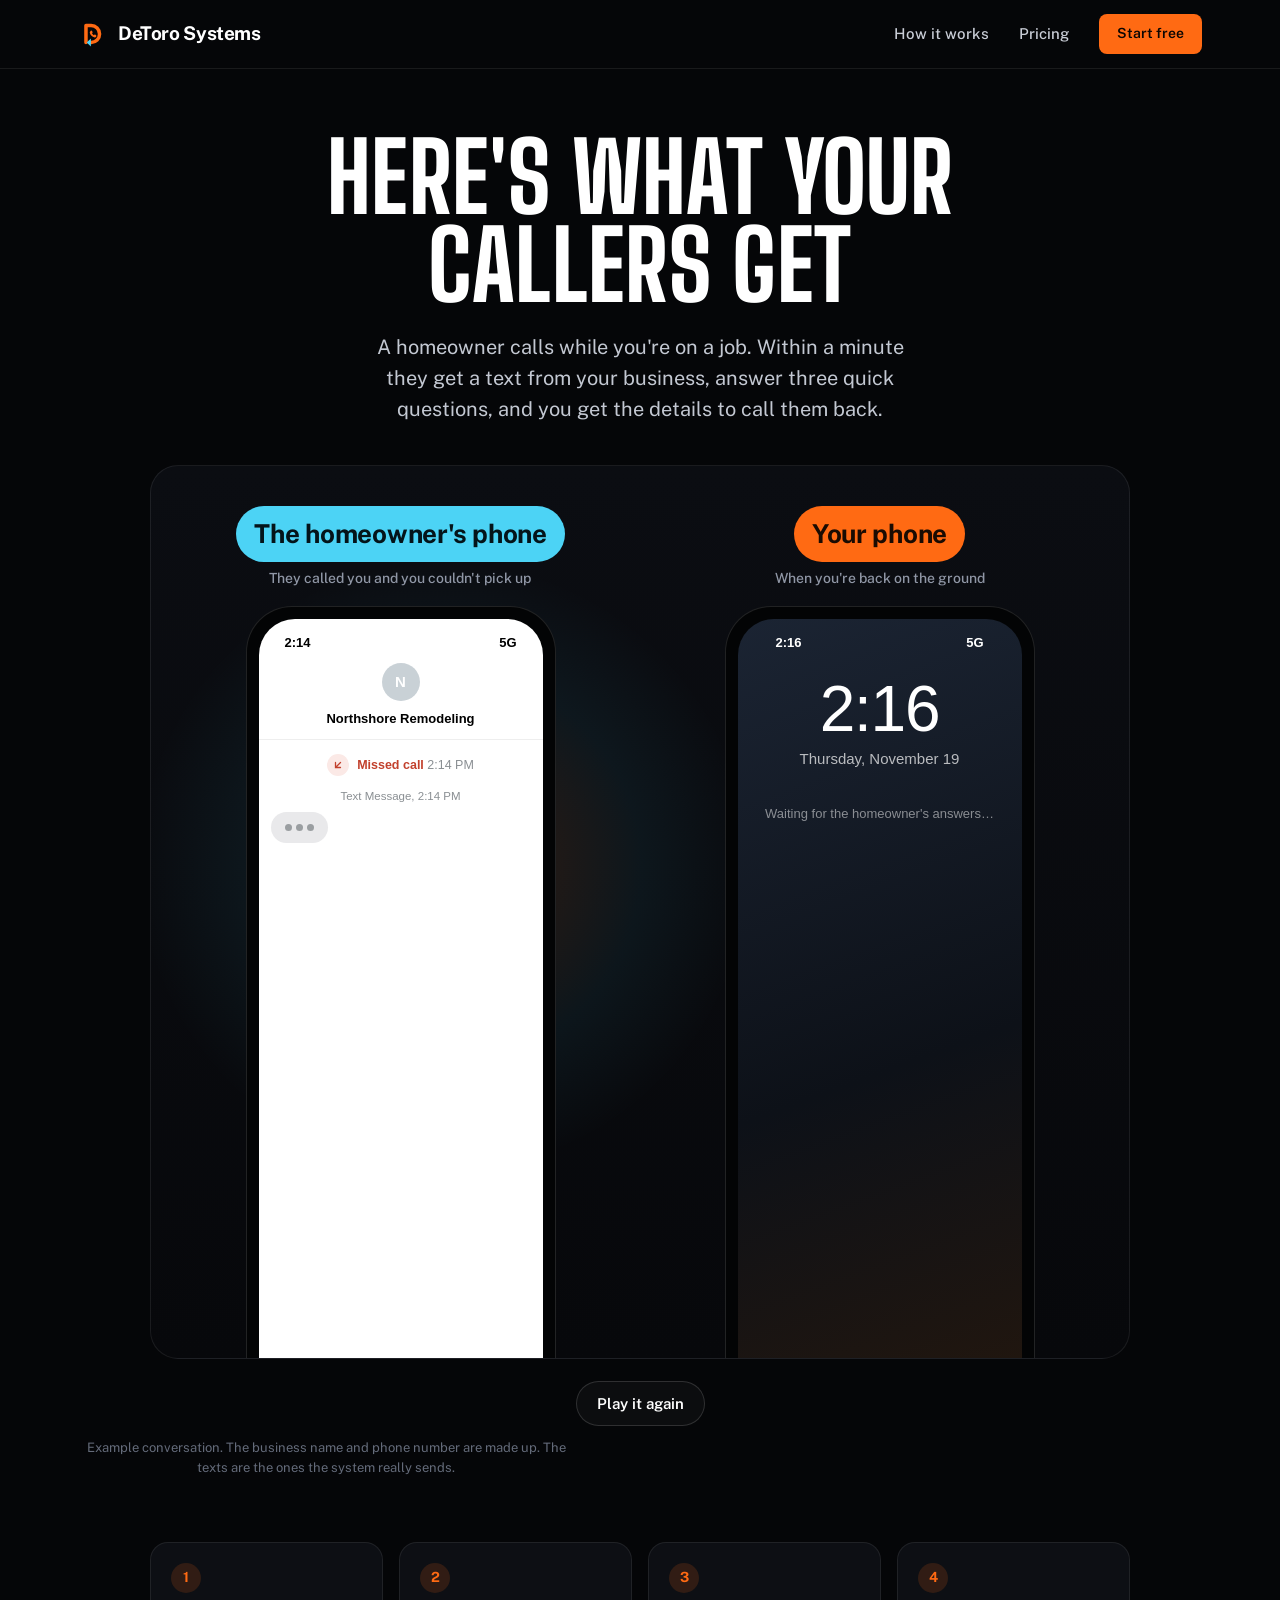
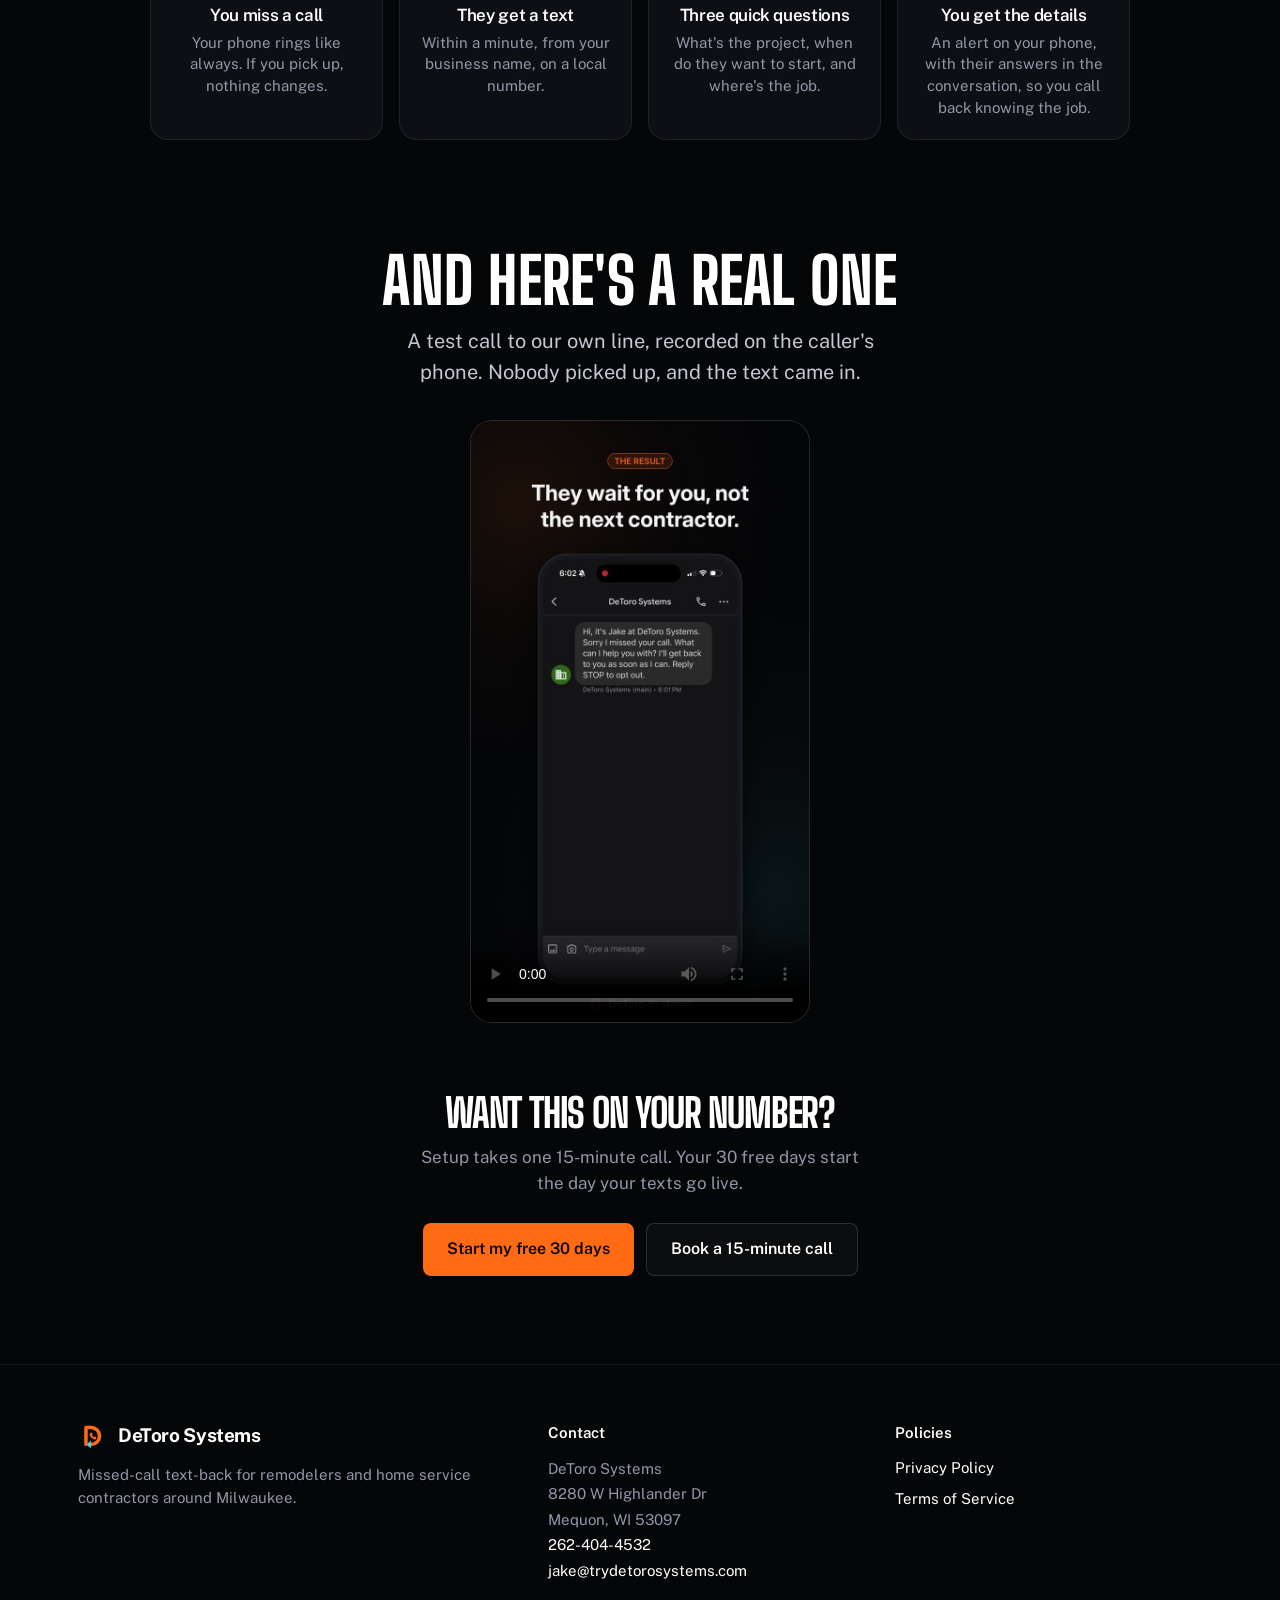
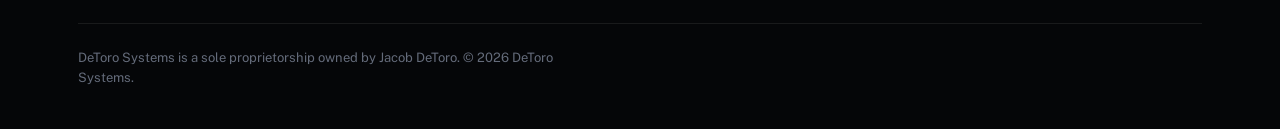
==== commit 3d4780ac: "Redesign homepage, add real demo recording, shared type - Homepage rebuilt: shorter, left-aligned, o" ====
--- a/demo.html
+++ b/demo.html
@@ -12,13 +12,10 @@
 <meta property="og:url" content="https://go.trydetorosystems.com/demo">
 <link rel="icon" type="image/svg+xml" href="favicon.svg">
 <link rel="apple-touch-icon" href="apple-touch-icon.png">
-<link rel="preconnect" href="https://fonts.googleapis.com">
-<link rel="preconnect" href="https://fonts.gstatic.com" crossorigin>
-<link rel="stylesheet" href="https://fonts.googleapis.com/css2?family=Inter+Tight:wght@400;500;600;700&display=swap">
-<link rel="stylesheet" href="site.css?v=1">
+<link rel="stylesheet" href="site.css?v=2">
 <style>
 .ds-home .demo-hero{padding:64px 0 24px;text-align:center}
-.ds-home .demo-hero h1{letter-spacing:-.04em;font-size:clamp(40px,6.5vw,76px);line-height:1;margin:0 auto 20px;max-width:16ch}
+.ds-home .demo-hero h1{letter-spacing:.004em;font-size:clamp(46px,7.6vw,96px);line-height:.92;margin:0 auto 22px;max-width:14ch}
 .ds-home .demo-hero .lead{color:#c3c8d2;max-width:46ch;margin:0 auto;font-size:clamp(17px,1.8vw,20px)}
 .ds-home .demo-stage{border:1px solid var(--line);background:linear-gradient(#0b0d12,#07080b);border-radius:28px;width:min(100%,980px);margin:40px auto 0;padding:40px 24px 0;display:grid;grid-template-columns:1fr 1fr;gap:28px;position:relative;overflow:hidden}
 .ds-home .demo-stage:before{content:"";pointer-events:none;background:radial-gradient(circle,#ff6a132e,#4cd3f50f 45%,#0000 70%);width:620px;height:620px;position:absolute;top:45%;left:30%;transform:translate(-50%,-50%)}
@@ -91,7 +88,7 @@
 
 <main>
 <section class="demo-hero"><div class="wrap">
-  <h1>Here's what your callers <span class="grad">get.</span></h1>
+  <h1>Here's what your callers get</h1>
   <p class="lead">A homeowner calls while you're on a job. Within a minute they get a text from your business, answer three quick questions, and you get the details to call them back.</p>
 
   <div class="demo-stage" id="stage">
@@ -149,6 +146,12 @@
     <li><h3>Three quick questions</h3><p>What's the project, when do they want to start, and where's the job.</p></li>
     <li><h3>You get the details</h3><p>An alert on your phone, with their answers in the conversation, so you call back knowing the job.</p></li>
   </ol>
+</div></section>
+
+<section class="real"><div class="wrap">
+  <h2>And here's a real one</h2>
+  <p class="lead">A test call to our own line, recorded on the caller's phone. Nobody picked up, and the text came in.</p>
+  <video controls playsinline preload="metadata" poster="media/demo-real.jpg" width="720" height="1280" aria-label="Screen recording of a caller's phone receiving a text from DeToro Systems after a missed call."><source src="media/demo-real.mp4" type="video/mp4"></video>
 </div></section>
 
 <section class="demo-cta"><div class="wrap">
--- a/site.css
+++ b/site.css
@@ -1,2 +1,19 @@
 *,::after,::before{box-sizing:border-box;margin:0;padding:0;border:0 solid}html{line-height:1.5;-webkit-text-size-adjust:100%}body{margin:0}h1,h2,h3,h4{font-size:inherit;font-weight:inherit}a{color:inherit;text-decoration:inherit}b,strong{font-weight:bolder}ol,ul{list-style:none}svg,iframe{display:block;vertical-align:middle}summary{display:list-item}
 :root{--bg:#050608;--card:#0d0f14;--card2:#12151c;--line:#ffffff14;--line2:#ffffff24;--text:#f3f5f9;--muted:#9097a6;--dim:#646b7a;--orange:#ff6a13;--peach:#ffb48a;--cyan:#4cd3f5;--coral:#ff7a6b;--wrap:1180px}html{background:var(--bg);-webkit-text-size-adjust:100%;scroll-behavior:smooth}.ds-home{background:var(--bg);color:var(--text);-webkit-font-smoothing:antialiased;min-height:100vh;font-family:Inter Tight,system-ui,sans-serif;font-size:17px;line-height:1.55}.ds-home *{box-sizing:border-box;margin:0;padding:0}.ds-home a{color:inherit}.ds-home :focus-visible{outline:2px solid var(--cyan);outline-offset:3px;border-radius:6px}.ds-home .wrap{max-width:var(--wrap);margin:0 auto;padding:0 28px}.ds-home h1,.ds-home h2,.ds-home h3{letter-spacing:-.035em;color:#fff;font-weight:600;line-height:1.02}.ds-home h2{font-size:clamp(36px,5vw,60px)}.ds-home h3{letter-spacing:-.02em;font-size:21px;line-height:1.2}.ds-home p{max-width:62ch}.ds-home .grad{background:linear-gradient(100deg, #fff 0%, var(--peach) 45%, var(--orange) 100%);color:#0000;-webkit-background-clip:text;background-clip:text}.ds-home .eyebrow{letter-spacing:.08em;text-transform:uppercase;color:var(--muted);font-size:13px;font-weight:600}.ds-home .lead{color:var(--muted);font-size:20px}.ds-home .center{text-align:center}.ds-home .center p{margin-left:auto;margin-right:auto}.ds-home .btn{font:inherit;white-space:nowrap;border-radius:999px;justify-content:center;align-items:center;gap:8px;padding:13px 24px;font-size:16px;font-weight:600;text-decoration:none;transition:transform .15s,background .15s,border-color .15s;display:inline-flex}.ds-home .btn-white{color:#050608;background:#fff}.ds-home .btn-white:hover{background:#ffe7d9;transform:translateY(-1px)}.ds-home .btn-ghost{border:1px solid var(--line2);color:#fff;background:#ffffff08}.ds-home .btn-ghost:hover{border-color:#ffffff4d}@media (prefers-reduced-motion:reduce){.ds-home .btn{transition:none}.ds-home .btn-white:hover{transform:none}}.ds-home .nav{z-index:30;-webkit-backdrop-filter:blur(14px);backdrop-filter:blur(14px);border-bottom:1px solid var(--line);background:#050608b8;position:sticky;top:0}.ds-home .nav .wrap{justify-content:space-between;align-items:center;gap:16px;height:68px;display:flex}.ds-home .brand{letter-spacing:-.02em;color:#fff;white-space:nowrap;align-items:center;gap:10px;font-size:19px;font-weight:700;text-decoration:none;display:flex}.ds-home .brand-mark{place-items:center;width:30px;height:30px;display:grid}.ds-home .brand-mark svg{width:30px;height:30px}.ds-home .nav-links{align-items:center;gap:30px;display:flex}.ds-home .nav-links a.plain{color:#c9cdd6;font-size:15px;font-weight:500;text-decoration:none}.ds-home .nav-links a.plain:hover{color:#fff}.ds-home .nav .btn{padding:9px 18px;font-size:14px}@media (width<=820px){.ds-home .nav-links a.plain{display:none}}.ds-home .hero{isolation:isolate;text-align:center;padding:120px 0 40px;position:relative;overflow:hidden}.ds-home .hero:before{content:"";z-index:-2;background:radial-gradient(50% 45% at 50% 30%,#ff6a1338,#0000 70%),radial-gradient(35% 35% at 75% 55%,#4cd3f51f,#0000 70%);position:absolute;inset:-10% -10% 0}.ds-home .hero:after{content:"";z-index:-1;background-image:linear-gradient(#ffffff0d 1px,#0000 1px),linear-gradient(90deg,#ffffff0d 1px,#0000 1px);background-size:64px 64px;position:absolute;inset:0;-webkit-mask-image:radial-gradient(60% 55% at 50% 35%,#000,#0000 75%);mask-image:radial-gradient(60% 55% at 50% 35%,#000,#0000 75%)}.ds-home .hero h1{letter-spacing:-.05em;max-width:12ch;margin:0 auto 28px;font-size:clamp(52px,9.5vw,128px);line-height:.98}.ds-home .hero .lead{color:#c3c8d2;max-width:44ch;margin:0 auto 34px;font-size:clamp(18px,2vw,22px)}.ds-home .cta-row{flex-wrap:wrap;justify-content:center;gap:12px;display:flex}.ds-home .hero-note{max-width:none;color:var(--muted);margin:18px auto 0;font-size:14px}.ds-home .hero-note a{color:#fff;white-space:nowrap;border-bottom:1px solid var(--line2);font-weight:600;text-decoration:none}.ds-home .stage{border:1px solid var(--line);background:linear-gradient(#0b0d12,#07080b);border-radius:28px;width:min(100%,920px);margin:72px auto 0;padding:56px 24px 0;position:relative;overflow:hidden}.ds-home .stage:before{content:"";pointer-events:none;background:radial-gradient(circle,#ff6a132e,#4cd3f50f 45%,#0000 70%);width:620px;height:620px;position:absolute;top:40%;left:50%;transform:translate(-50%,-50%)}.ds-home .phone-zone{place-items:center;display:grid;position:relative}.ds-home .ring{border:1.5px solid var(--orange);opacity:0;pointer-events:none;border-radius:50%;width:300px;height:300px;margin:-150px 0 0 -150px;position:absolute;top:45%;left:50%}.ds-home .play-rings .ring{animation:2.2s ease-out forwards ring}.ds-home .play-rings .r2{animation-delay:.35s}.ds-home .play-rings .r3{animation-delay:.7s}@keyframes ring{0%{opacity:.7;transform:scale(.55)}to{opacity:0;transform:scale(2)}}.ds-home .phone{background:#030405;border:1px solid #ffffff1f;border-bottom:0;border-radius:46px 46px 0 0;width:310px;max-width:100%;min-height:560px;margin-bottom:0;padding:12px 12px 0;position:relative}.ds-home .screen{text-align:left;background:#fff;border-radius:36px 36px 0 0;flex-direction:column;height:100%;min-height:548px;font-family:-apple-system,blinkmacsystemfont,Segoe UI,roboto,sans-serif;display:flex;overflow:hidden}.ds-home .status{color:#000;justify-content:space-between;padding:14px 26px 6px;font-size:13px;font-weight:600;display:flex}.ds-home .thread-head{text-align:center;border-bottom:1px solid #eee;padding:6px 12px 12px}.ds-home .avatar{color:#fff;background:#c9d1d6;border-radius:50%;place-items:center;width:44px;height:44px;margin:0 auto 4px;font-size:16px;font-weight:700;display:grid}.ds-home .thread-head b{color:#000;font-size:13px;font-weight:600}.ds-home .thread{flex-direction:column;flex:1;gap:8px;padding:14px 12px;font-size:15px;line-height:1.35;display:flex}.ds-home .call-card{color:#8a8f93;align-self:center;align-items:center;gap:8px;margin:4px 0 6px;font-size:12.5px;display:flex}.ds-home .call-card .dot{background:#fbe9e6;border-radius:50%;place-items:center;width:22px;height:22px;display:grid}.ds-home .call-card .dot svg{width:12px;height:12px}.ds-home .call-card strong{color:#c2412d;font-weight:600}.ds-home .stamp{color:#8a8f93;align-self:center;font-size:11.5px}.ds-home .bubble{border-radius:19px;max-width:82%;padding:9px 13px}.ds-home .in{color:#000;background:#e9e9eb;border-bottom-left-radius:6px;align-self:flex-start}.ds-home .out{color:#fff;background:#34a853;border-bottom-right-radius:6px;align-self:flex-end}.ds-home .typing{background:#e9e9eb;border-radius:19px;align-self:flex-start;gap:4px;padding:12px 14px;display:flex}.ds-home .typing i{background:#9a9ea1;border-radius:50%;width:7px;height:7px;display:block}.ds-home .step{opacity:0;transform:translateY(8px)}.ds-home .play .step{animation:.45s forwards pop}.ds-home .play .s1{animation-delay:.4s}.ds-home .play .s2{animation-delay:1.3s}.ds-home .play .s3{animation-name:popout;animation-duration:1.4s;animation-delay:2s}.ds-home .play .s4{animation-delay:3.2s}.ds-home .play .s5{animation-delay:4.6s}.ds-home .play .s6{animation-delay:5.3s}.ds-home .play .s7{animation-delay:6.1s}.ds-home .thread{transition:opacity .4s}.ds-home .thread.fading{opacity:0}.ds-home .typing i{animation:1s infinite blink}.ds-home .typing i:nth-child(2){animation-delay:.15s}.ds-home .typing i:nth-child(3){animation-delay:.3s}@keyframes pop{to{opacity:1;transform:none}}@keyframes popout{0%{opacity:0;transform:translateY(8px)}20%,75%{opacity:1;transform:none}to{opacity:0;height:0;margin:-8px 0 0;padding:0}}@keyframes blink{0%,to{opacity:.35}50%{opacity:1}}@media (prefers-reduced-motion:reduce){.ds-home .step{opacity:1;transform:none}.ds-home .play .step,.ds-home .play-rings .ring{animation:none}.ds-home .s3{display:none}.ds-home .typing i{animation:none}}.ds-home .trades{border-top:1px solid var(--line);border-bottom:1px solid var(--line);z-index:1;background:var(--bg);margin-top:0;padding:22px 0;position:relative;overflow:hidden}.ds-home .trades-track{gap:56px;width:max-content;animation:40s linear infinite slide;display:flex}.ds-home .trades span{letter-spacing:-.02em;color:#5e6574;white-space:nowrap;font-size:22px;font-weight:600}@keyframes slide{to{transform:translate(-50%)}}@media (prefers-reduced-motion:reduce){.ds-home .trades-track{flex-wrap:wrap;justify-content:center;width:auto;animation:none}}.ds-home section{padding:120px 0}.ds-home .head{margin-bottom:56px}.ds-home .head .eyebrow{margin-bottom:16px;display:block}.ds-home .head p{margin-top:18px}.ds-home .stats{grid-template-columns:1fr 1fr;gap:20px;display:grid}.ds-home .stat{background:var(--card);border:1px solid var(--line);border-radius:24px;padding:40px}.ds-home .stat .num{letter-spacing:-.05em;font-size:clamp(72px,10vw,128px);font-weight:600;line-height:1}.ds-home .stat p{color:#c3c8d2;max-width:36ch;margin-top:14px;font-size:18px}.ds-home .src{color:var(--dim);margin-top:14px;font-size:13px;display:block}.ds-home .src a{color:#c9cdd6}.ds-home .stat-close{letter-spacing:-.02em;text-align:center;margin:36px auto 0;font-size:22px;font-weight:600}@media (width<=760px){.ds-home .stats{grid-template-columns:1fr}.ds-home .stat{padding:28px}}.ds-home .flow{align-items:stretch;gap:12px;margin-bottom:56px;list-style:none;display:flex}.ds-home .flow-card{background:var(--card);border:1px solid var(--line);border-radius:20px;flex:1;align-content:start;gap:12px;padding:24px 20px;display:grid}.ds-home .flow-card.highlight{border-color:#4cd3f573;box-shadow:0 0 60px -24px #4cd3f58c}.ds-home .flow-icon{background:#ff6a131a;border:1px solid #ff6a134d;border-radius:12px;place-items:center;width:40px;height:40px;display:grid}.ds-home .flow-icon svg{width:22px;height:22px}.ds-home .flow-card h3{font-size:18px}.ds-home .flow-card p{color:var(--muted);font-size:15px}.ds-home .flow-arrow{flex:none;place-items:center;width:44px;display:grid}.ds-home .flow-arrow svg{width:44px;height:14px}@media (width<=760px){.ds-home .flow{flex-direction:column;gap:8px}.ds-home .flow-arrow{width:28px;height:28px;margin:0 auto;transform:rotate(90deg)}}.ds-home .compat-head{text-align:center;margin-bottom:32px}.ds-home .compat-head h3{color:#fff;font-size:clamp(24px,3vw,32px)}.ds-home .compat{grid-template-columns:repeat(3,1fr);gap:20px;display:grid}.ds-home .compat-card{background:var(--card);border:1px solid var(--line);border-radius:20px;padding:28px}.ds-home .compat-card h4{color:#fff;margin-bottom:6px;font-size:18px;font-weight:600}.ds-home .compat-card .compat-sub{color:var(--peach);margin-bottom:14px;font-size:14px}.ds-home .compat-card p{color:var(--muted);font-size:15px}@media (width<=860px){.ds-home .compat{grid-template-columns:1fr}}.ds-home .note{color:var(--muted);text-align:center;max-width:60ch;margin:28px auto 0;font-size:15px}.ds-home .how-steps{grid-template-columns:repeat(4,1fr);gap:20px;margin-bottom:28px;list-style:none;display:grid}.ds-home .how-steps li{background:var(--card);border:1px solid var(--line);border-radius:24px;padding:32px 28px}.ds-home .how-num{width:44px;height:44px;color:var(--orange);border:1px solid #ff6a1399;border-radius:12px;place-items:center;margin-bottom:20px;font-size:20px;font-weight:600;display:grid}.ds-home .how-steps h3{margin-bottom:8px;font-size:19px}.ds-home .how-steps p{color:var(--muted);font-size:15px}.ds-home .how-note{text-align:center;color:var(--muted);max-width:60ch;margin:0 auto;font-size:16px}@media (width<=860px){.ds-home .how-steps{grid-template-columns:1fr}}.ds-home .bento{grid-template-columns:1fr 1fr;gap:20px;display:grid}.ds-home .card{background:var(--card);border:1px solid var(--line);border-radius:24px;padding:14px 14px 30px;overflow:hidden}.ds-home .vis{border:1px solid var(--line);background:radial-gradient(70% 80% at 50% 40%,#1a1d26,#0a0b0f);border-radius:16px;place-items:center;height:240px;margin-bottom:24px;display:grid;position:relative;overflow:hidden}.ds-home .card h3,.ds-home .card p{padding:0 16px}.ds-home .card p{color:var(--muted);margin-top:8px;font-size:16px}@media (width<=860px){.ds-home .bento{grid-template-columns:1fr}}.ds-home .v-bubble{color:#000;background:#e9e9eb;border-radius:20px 20px 20px 6px;max-width:270px;padding:12px 16px;font-family:-apple-system,blinkmacsystemfont,Segoe UI,roboto,sans-serif;font-size:14px;box-shadow:0 20px 50px -20px #000c}.ds-home .v-tag{color:#c9cdd6;border:1px solid var(--line2);background:#ffffff0a;border-radius:999px;padding:5px 11px;font-size:12px;position:absolute;top:22px;left:22px}.ds-home .v-tag b{color:var(--orange)}.ds-home .v-fwd{align-items:center;gap:14px;display:flex}.ds-home .pill{border:1px solid var(--line2);text-align:center;background:#ffffff0a;border-radius:14px;padding:12px 16px}.ds-home .pill small{color:var(--dim);text-transform:uppercase;letter-spacing:.08em;margin-bottom:4px;font-size:11px;display:block}.ds-home .pill b{color:#fff;font-size:15px;font-weight:600}.ds-home .pill.hot{border-color:#ff6a1399;box-shadow:0 0 40px -12px #ff6a13b3}.ds-home .arrow{color:var(--muted);text-align:center;font-size:13px;line-height:1.2}.ds-home .arrow svg{width:44px;height:14px;margin:0 auto 4px;display:block}.ds-home .v-notes{gap:10px;width:min(300px,86%);display:grid}.ds-home .note-card{border:1px solid var(--line);color:#e3e6ec;-webkit-backdrop-filter:blur(6px);backdrop-filter:blur(6px);background:#ffffff12;border-radius:14px;align-items:center;gap:10px;padding:10px 12px;font-size:13px;display:flex}.ds-home .note-card i{background:var(--orange);border-radius:8px;flex:none;place-items:center;width:26px;height:26px;display:grid}.ds-home .note-card i svg{width:16px;height:16px}.ds-home .note-card:nth-child(2){opacity:.75;transform:scale(.97)}.ds-home .note-card:nth-child(3){opacity:.45;transform:scale(.94)}.ds-home .v-shield{place-items:center;gap:16px;display:grid}.ds-home .shield{border:1px solid var(--line2);background:#ffffff0f;border-radius:22px;place-items:center;width:76px;height:76px;display:grid;box-shadow:0 0 60px -10px #4cd3f573}.ds-home .shield svg{width:38px;height:38px}.ds-home .chips{flex-wrap:wrap;justify-content:center;gap:8px;max-width:320px;display:flex}.ds-home .chips span{color:#c9cdd6;border:1px solid var(--line2);border-radius:999px;padding:5px 11px;font-size:12px}.ds-home .steps{counter-reset:s;grid-template-columns:repeat(3,1fr);gap:20px;list-style:none;display:grid}.ds-home .steps li{counter-increment:s;background:var(--card);border:1px solid var(--line);border-radius:24px;padding:32px}.ds-home .steps li:before{content:counter(s);width:40px;height:40px;color:var(--orange);border:1px solid #ff6a1399;border-radius:12px;place-items:center;margin-bottom:22px;font-weight:600;display:grid}.ds-home .steps p{color:var(--muted);margin-top:8px;font-size:16px}@media (width<=860px){.ds-home .steps{grid-template-columns:1fr}}.ds-home .who{grid-template-columns:1fr 1fr;align-items:stretch;gap:20px;display:grid}.ds-home .who-copy{background:var(--card);border:1px solid var(--line);border-radius:24px;padding:40px}.ds-home .who-copy p{color:#c3c8d2;margin-top:16px;font-size:18px}.ds-home .facts{background:var(--card);border:1px solid var(--line);border-radius:24px;padding:12px 32px;list-style:none}.ds-home .facts li{border-bottom:1px solid var(--line);grid-template-columns:120px 1fr;gap:12px;padding:16px 0;display:grid}.ds-home .facts li:last-child{border-bottom:0}.ds-home .facts b{font-weight:600}.ds-home .facts span{color:var(--muted)}.ds-home .facts a{color:#fff}@media (width<=860px){.ds-home .who{grid-template-columns:1fr}.ds-home .facts li{grid-template-columns:1fr;gap:2px}}.ds-home .offer{text-align:center;background:radial-gradient(60% 90% at 50% 0%, #ff6a1338, transparent 70%), var(--card);border:1px solid #ff6a1359;border-radius:28px;padding:64px 40px;position:relative;overflow:hidden}.ds-home .offer p{color:#c3c8d2;max-width:52ch;margin:18px auto 30px;font-size:19px}.ds-home .faq{max-width:820px;margin:0 auto}.ds-home .faq details{border-bottom:1px solid var(--line)}.ds-home .faq summary{cursor:pointer;padding:24px 44px 24px 0;font-size:19px;font-weight:600;list-style:none;position:relative}.ds-home .faq summary::-webkit-details-marker{display:none}.ds-home .faq summary:after{content:"+";color:var(--orange);font-size:26px;font-weight:400;position:absolute;top:50%;right:6px;transform:translateY(-50%)}.ds-home .faq details[open] summary:after{content:"−"}.ds-home .faq details p{color:var(--muted);padding:0 0 24px}.ds-home .contact{border:1px solid var(--line);background:radial-gradient(60% 70% at 15% 20%,#ffb48a2e,#0000 70%),radial-gradient(60% 80% at 85% 90%,#4cd3f524,#0000 70%),radial-gradient(70% 70% at 40% 100%,#ff6a1338,#0000 70%),#0a0b10;border-radius:28px;grid-template-columns:1fr 1fr;align-items:start;gap:56px;padding:72px 56px;display:grid;position:relative;overflow:visible}.ds-home .contact .tag{color:#e3e6ec;border:1px solid var(--line2);background:#ffffff14;border-radius:10px;align-items:center;gap:8px;margin-bottom:22px;padding:7px 12px;font-size:14px;display:inline-flex}.ds-home .contact h2 em{font-style:italic;font-weight:500}.ds-home .contact .lead{color:#c3c8d2;margin-top:22px;font-size:18px}.ds-home .contact .mail{color:#fff;align-items:center;gap:10px;margin-top:36px;font-size:18px;text-decoration:none;display:inline-flex}.ds-home .book-line{color:var(--muted);max-width:none;margin-top:24px;font-size:15px}.ds-home .book-btn{margin-top:10px}.ds-home .embed-card{background:#fff;border-radius:16px;justify-self:center;width:100%;max-width:560px;height:auto;padding:8px;overflow:visible}.ds-home .embed-card iframe{border:none;border-radius:10px;width:100%;height:var(--form-h,760px);display:block}@media (width<=900px){.ds-home .contact{grid-template-columns:1fr;padding:40px 20px;overflow:visible}.ds-home .embed-card{justify-self:center;margin:0 auto}}.ds-home footer{border-top:1px solid var(--line);color:var(--muted);padding:56px 0 40px;font-size:15px}.ds-home footer .wrap{grid-template-columns:1.4fr 1fr 1fr;gap:40px;display:grid}.ds-home footer h4{color:#fff;margin-bottom:12px;font-size:15px;font-weight:600}.ds-home footer a{color:#fff;text-decoration:none}.ds-home footer a:hover{text-decoration:underline}.ds-home footer ul{gap:8px;list-style:none;display:grid}.ds-home footer address{font-style:normal;line-height:1.7}.ds-home footer .brand{margin-bottom:12px}.ds-home .fine{border-top:1px solid var(--line);color:var(--dim);grid-column:1/-1;gap:8px;padding-top:24px;font-size:13px;display:grid}@media (width<=860px){.ds-home footer .wrap{grid-template-columns:1fr}}@media (width<=600px){.ds-home section{padding:84px 0}.ds-home .hero{padding-top:84px}.ds-home .stage{padding-top:40px}.ds-home .phone{width:280px;min-height:504px}.ds-home .screen{min-height:492px}.ds-home .thread,.ds-home .bubble{font-size:14px}}.ds-home .stage-caption{text-align:center;color:#646b7a;max-width:none;margin:18px auto 0;font-size:13px}@media (hover:hover) and (prefers-reduced-motion:no-preference){.ds-home .stat,.ds-home .flow-card,.ds-home .compat-card,.ds-home .card,.ds-home .steps li,.ds-home .how-steps li,.ds-home .who-copy,.ds-home .facts,.ds-home .offer{transition:transform .25s,border-color .25s,box-shadow .25s}.ds-home .stat:hover,.ds-home .flow-card:hover,.ds-home .compat-card:hover,.ds-home .card:hover,.ds-home .steps li:hover,.ds-home .how-steps li:hover,.ds-home .who-copy:hover,.ds-home .facts:hover,.ds-home .offer:hover{border-color:#ffffff38;transform:translateY(-4px);box-shadow:0 24px 60px -30px #ff6a1373}.ds-home .flow-card.highlight{transition:transform .25s,border-color .25s,box-shadow .25s;box-shadow:0 0 60px -24px #4cd3f58c}.ds-home .flow-card.highlight:hover{border-color:#4cd3f599;transform:translateY(-4px);box-shadow:0 24px 70px -24px #4cd3f5b3}.ds-home .card:hover .vis>*{transition:transform .35s;transform:scale(1.04)}.ds-home .card .vis>*{transition:transform .35s}.ds-home .pill,.ds-home .note-card,.ds-home .chips span{transition:transform .25s,border-color .25s}.ds-home .pill:hover,.ds-home .note-card:hover,.ds-home .chips span:hover{border-color:#ffb48a99;transform:translateY(-2px)}.ds-home .trades span{transition:color .25s}.ds-home .trades span:hover{color:#fff}.ds-home .faq summary{transition:color .25s}.ds-home .faq summary:hover{color:#ffb48a}.ds-home .stage{transition:border-color .25s}.ds-home .stage:hover{border-color:#ffffff29}}.ds-home .legal{padding:72px 0 96px;font-family:Inter Tight,system-ui,sans-serif}.ds-home .legal .wrap{max-width:760px}.ds-home .legal h1{letter-spacing:-.035em;margin-bottom:14px;font-size:clamp(40px,6vw,56px);font-weight:600}.ds-home .legal .updated{color:var(--muted);margin-bottom:40px;font-size:16px}.ds-home .legal h2{letter-spacing:-.02em;color:#fff;margin-top:40px;margin-bottom:12px;font-size:24px;font-weight:600;line-height:1.2}.ds-home .legal p{color:var(--text);max-width:none;margin-bottom:14px;font-size:17px;line-height:1.7}.ds-home .legal ul{margin-bottom:14px;padding-left:1.4rem;list-style:outside}.ds-home .legal ul li{color:var(--text);margin-bottom:8px;font-size:17px;line-height:1.7}.ds-home .legal a{color:#fff;text-underline-offset:2px;text-decoration:underline}.ds-home .legal a:hover{color:var(--muted)}.ds-home .legal address{color:var(--text);font-size:17px;font-style:normal;line-height:1.8}.ds-home .legal .key,.ds-home .legal .sms{background:var(--card);border:1px solid var(--line);border-left:4px solid var(--orange);border-radius:10px;margin:18px 0 24px;padding:20px 22px}.ds-home .legal .sms p{margin-bottom:10px}.ds-home .legal .sms p:last-child{margin-bottom:0}.ds-home .legal .sms strong{color:#fff;font-weight:700}
+
+/* 2026-11-25: shared pages pick up the homepage type and buttons */
+@font-face{font-family:"Big Shoulders Display";src:url("fonts/big-shoulders-display.woff2") format("woff2");font-weight:100 900;font-display:swap}
+@font-face{font-family:"Public Sans";src:url("fonts/public-sans.woff2") format("woff2");font-weight:100 900;font-display:swap}
+.ds-home,.ds-home .legal{font-family:"Public Sans",system-ui,-apple-system,"Segoe UI",sans-serif}
+.ds-home h1,.ds-home h2{font-family:"Big Shoulders Display","Arial Narrow",Impact,sans-serif;font-weight:800;text-transform:uppercase;letter-spacing:.004em;line-height:.92}
+.ds-home .legal h1{letter-spacing:.004em;font-weight:800;font-size:clamp(48px,7vw,80px)}
+.ds-home .legal h2{font-family:"Public Sans",system-ui,sans-serif;text-transform:none;font-weight:650;letter-spacing:-.01em;line-height:1.25}
+.ds-home .demo-hero h1{letter-spacing:.004em;line-height:.92;font-size:clamp(46px,7.6vw,96px);max-width:14ch}
+.ds-home .btn{border-radius:8px}
+.ds-home .btn-white{background:var(--orange);color:#0b0603}
+.ds-home .btn-white:hover{background:#ff8540;transform:none}
+.ds-home .nav{background:var(--bg);-webkit-backdrop-filter:none;backdrop-filter:none}
+.ds-home .real{padding:88px 0 8px;text-align:center}
+.ds-home .real h2{margin:0 auto 16px;font-size:clamp(40px,5.4vw,64px)}
+.ds-home .real .lead{margin:0 auto 32px;max-width:44ch;color:#c3c8d2;font-size:clamp(17px,1.8vw,20px)}
+.ds-home .real video{display:block;width:min(100%,340px);height:auto;margin:0 auto;border-radius:22px;border:1px solid var(--line2);background:#050608}
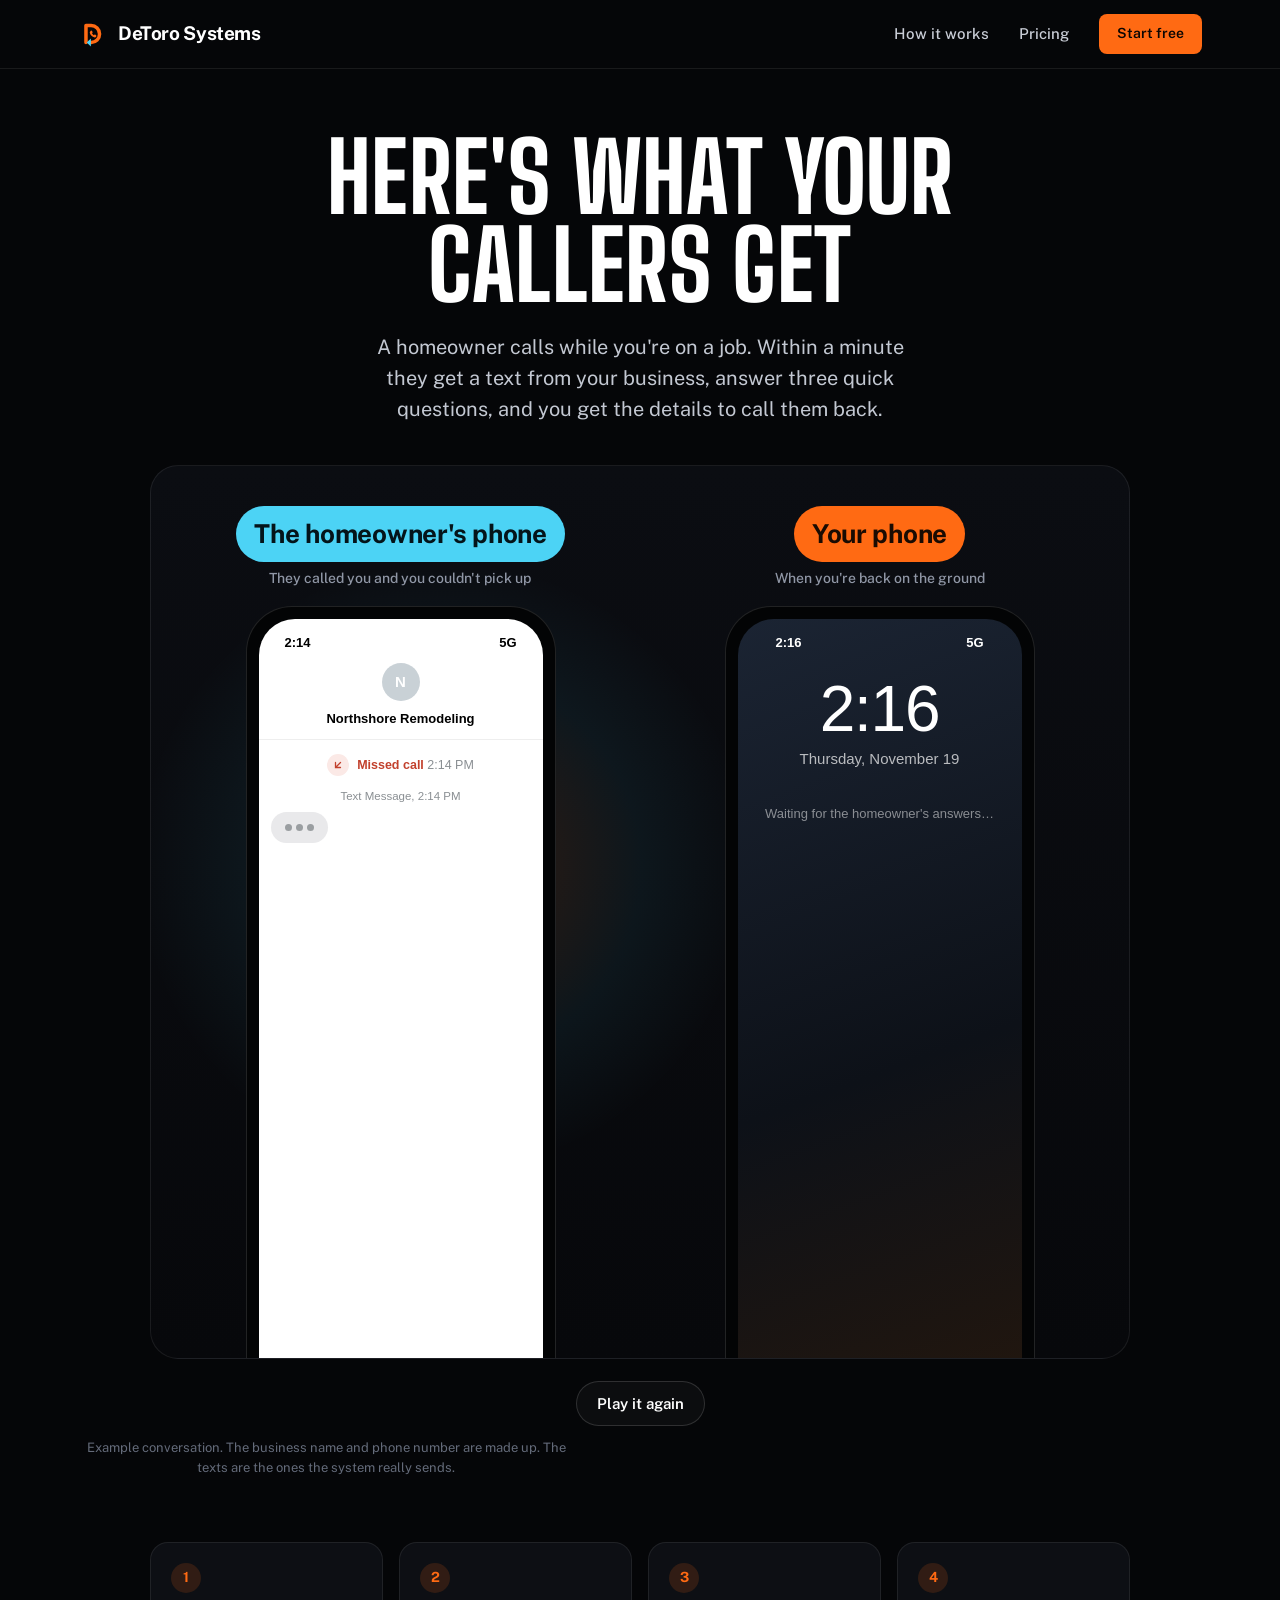
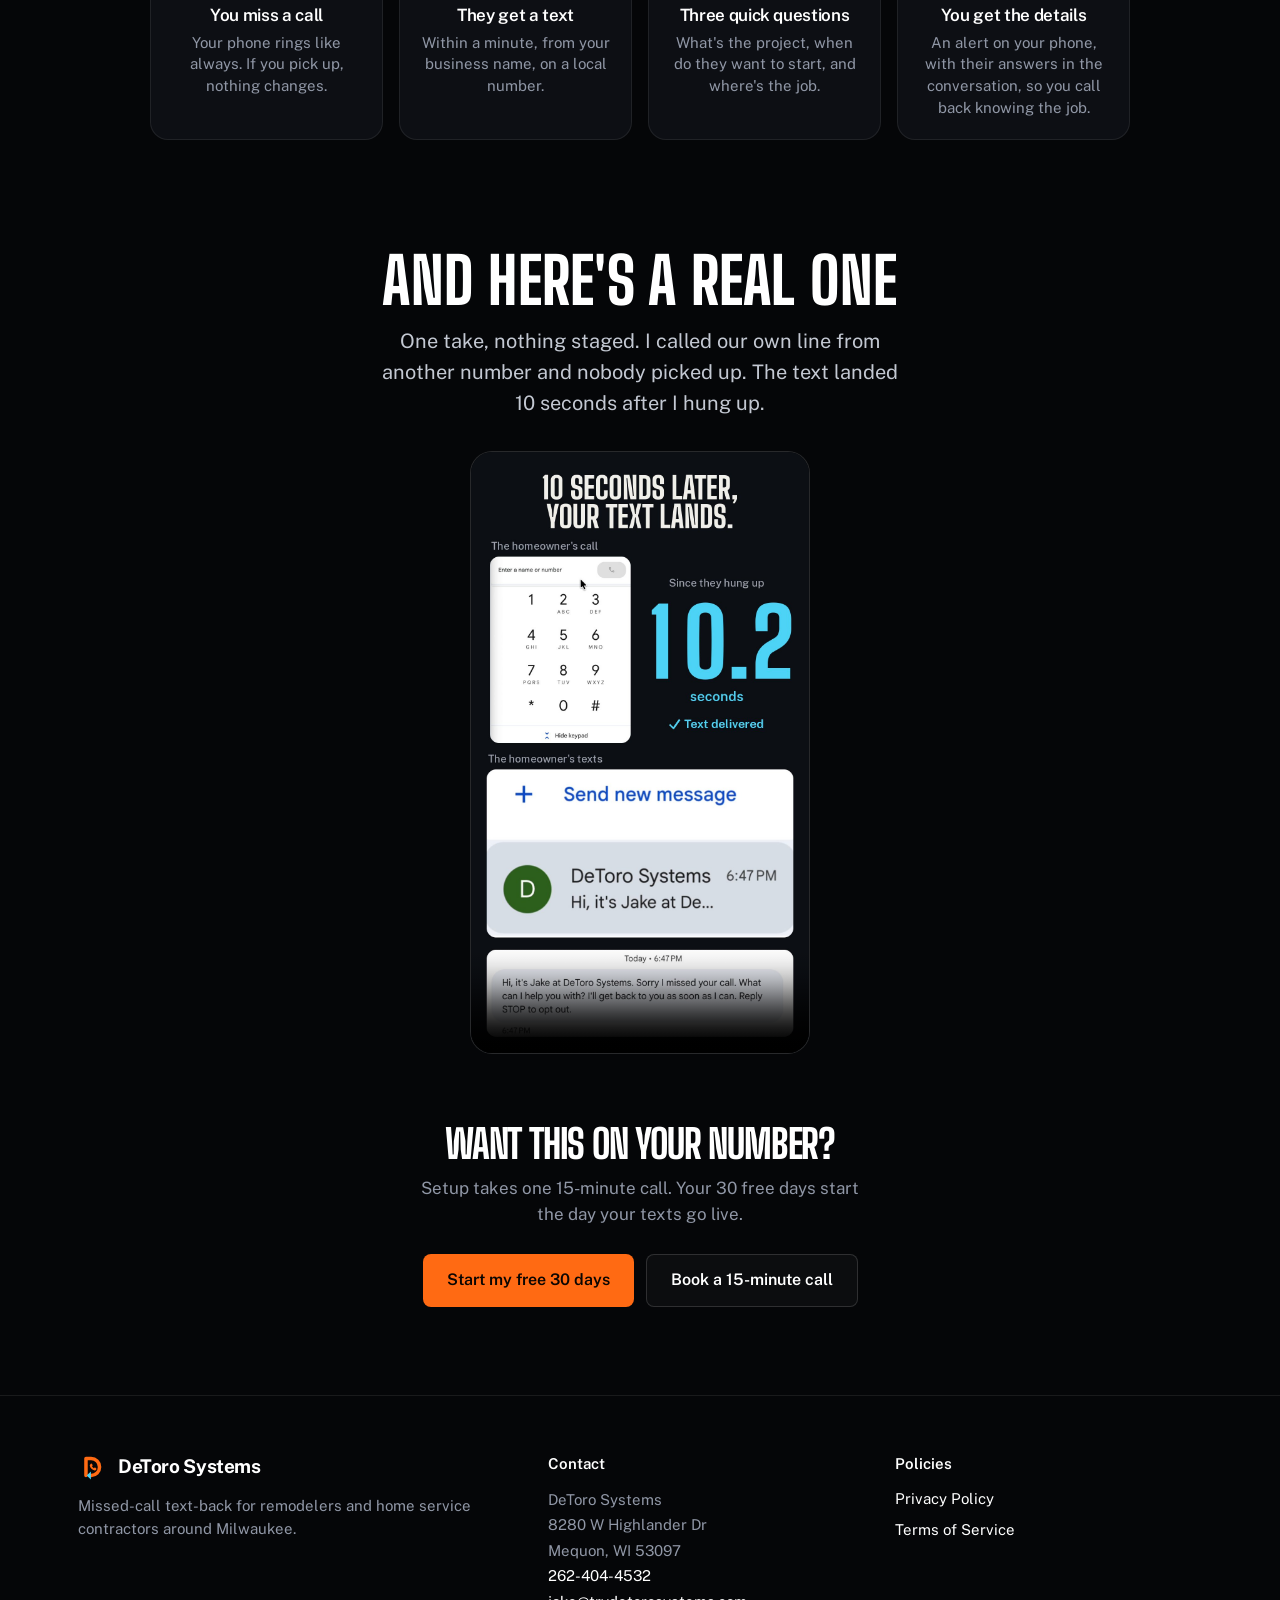
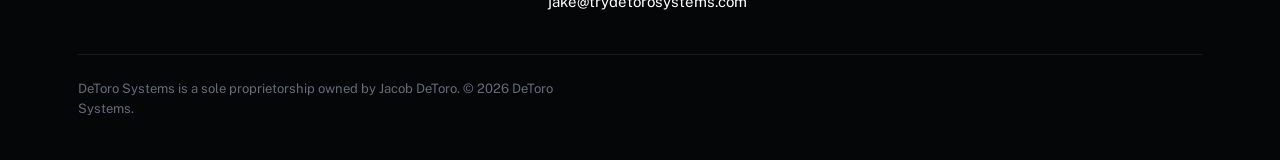
==== commit 35b57242: "Hero: one-take proof video with on-screen timer - New recording shows the call, the hang-up and the " ====
--- a/demo.html
+++ b/demo.html
@@ -12,7 +12,7 @@
 <meta property="og:url" content="https://go.trydetorosystems.com/demo">
 <link rel="icon" type="image/svg+xml" href="favicon.svg">
 <link rel="apple-touch-icon" href="apple-touch-icon.png">
-<link rel="stylesheet" href="site.css?v=2">
+<link rel="stylesheet" href="site.css?v=3">
 <style>
 .ds-home .demo-hero{padding:64px 0 24px;text-align:center}
 .ds-home .demo-hero h1{letter-spacing:.004em;font-size:clamp(46px,7.6vw,96px);line-height:.92;margin:0 auto 22px;max-width:14ch}
@@ -150,8 +150,8 @@
 
 <section class="real"><div class="wrap">
   <h2>And here's a real one</h2>
-  <p class="lead">A test call to our own line, recorded on the caller's phone. Nobody picked up, and the text came in.</p>
-  <video controls playsinline preload="metadata" poster="media/demo-real.jpg" width="720" height="1280" aria-label="Screen recording of a caller's phone receiving a text from DeToro Systems after a missed call."><source src="media/demo-real.mp4" type="video/mp4"></video>
+  <p class="lead">One take, nothing staged. I called our own line from another number and nobody picked up. The text landed 10 seconds after I hung up.</p>
+  <video controls playsinline preload="metadata" poster="media/proof.jpg" width="1080" height="1920" aria-label="Screen recording of a test call. A caller dials DeToro Systems, nobody picks up, they hang up, and a timer counts 10 seconds until a text from DeToro Systems arrives."><source src="media/proof.mp4" type="video/mp4"></video>
 </div></section>
 
 <section class="demo-cta"><div class="wrap">
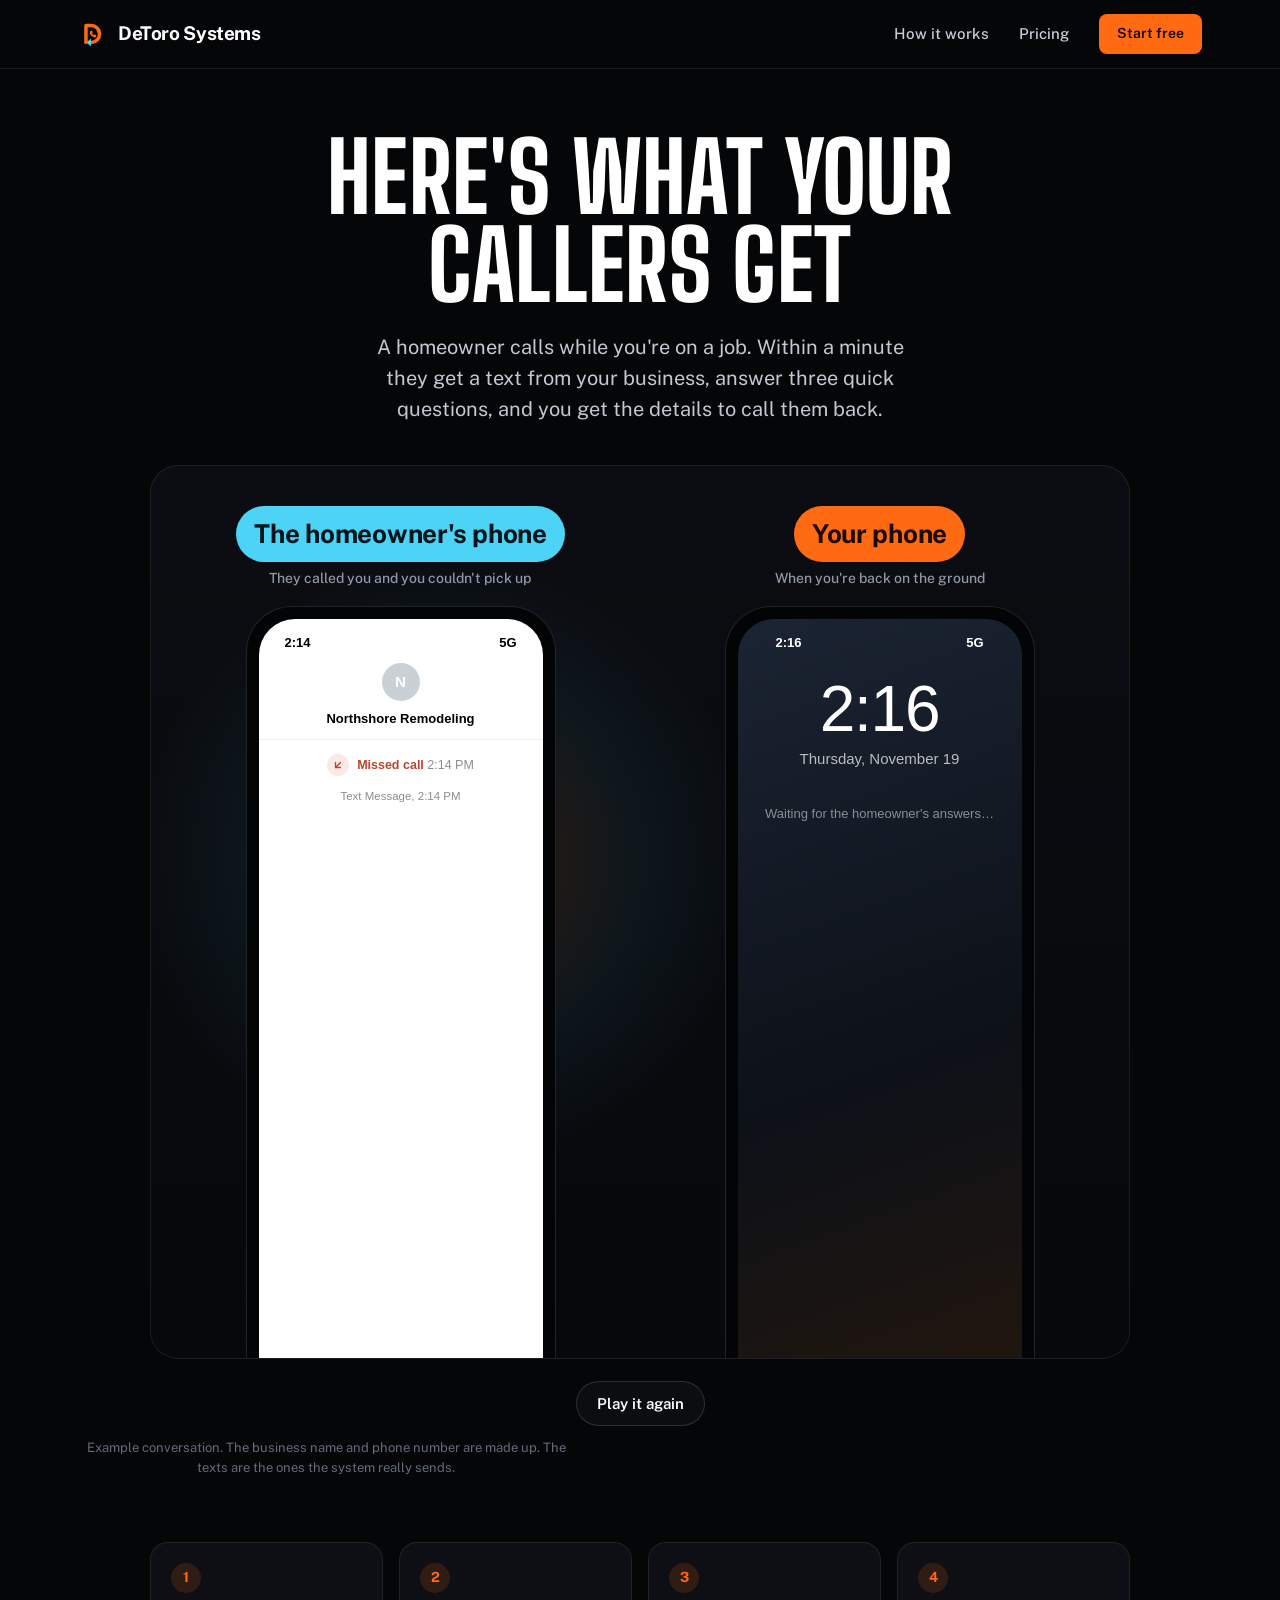
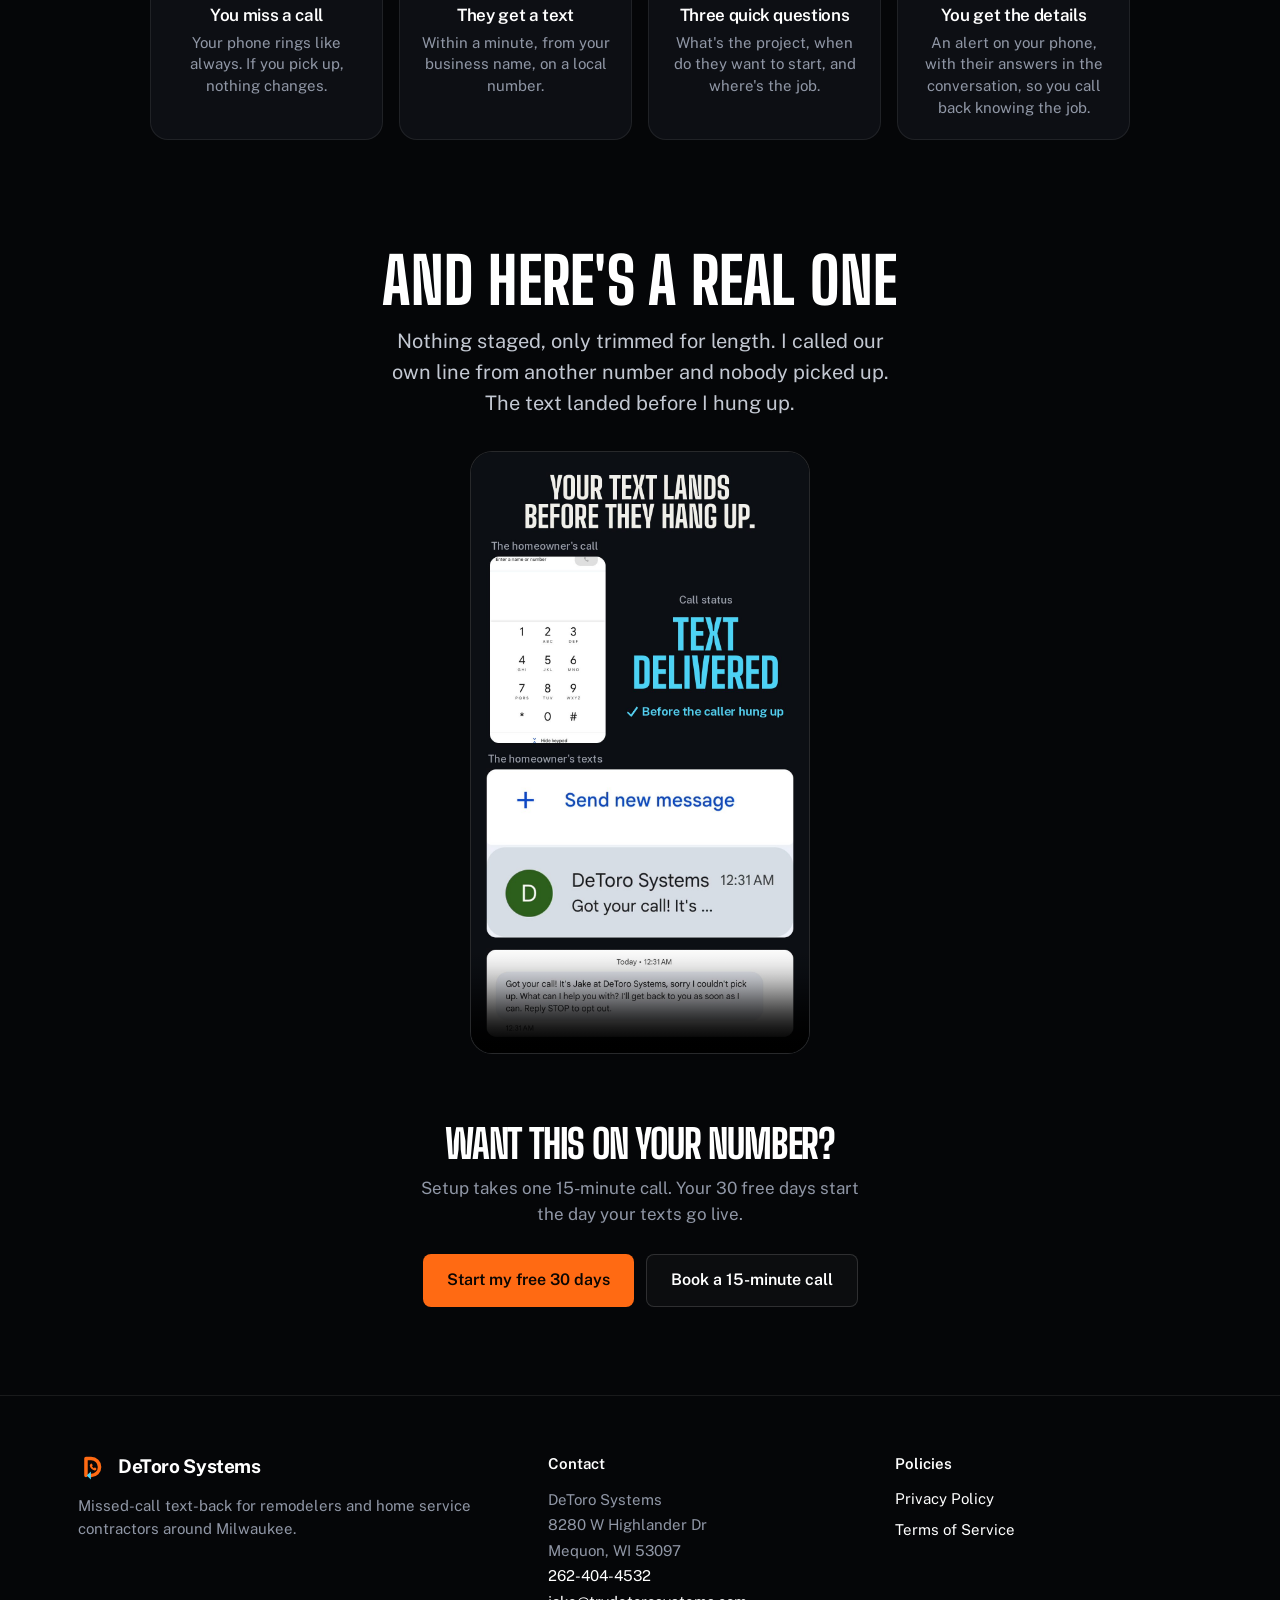
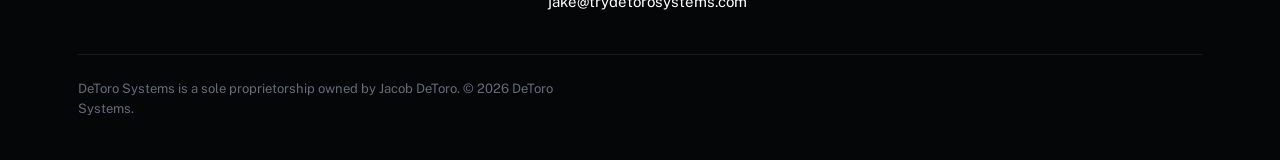
==== commit 348f335b: "Proof video: new take where the text lands before the caller hangs up Replace the 10-second recordin" ====
--- a/demo.html
+++ b/demo.html
@@ -150,8 +150,8 @@
 
 <section class="real"><div class="wrap">
   <h2>And here's a real one</h2>
-  <p class="lead">One take, nothing staged. I called our own line from another number and nobody picked up. The text landed 10 seconds after I hung up.</p>
-  <video controls playsinline preload="metadata" poster="media/proof.jpg" width="1080" height="1920" aria-label="Screen recording of a test call. A caller dials DeToro Systems, nobody picks up, they hang up, and a timer counts 10 seconds until a text from DeToro Systems arrives."><source src="media/proof.mp4" type="video/mp4"></video>
+  <p class="lead">Nothing staged, only trimmed for length. I called our own line from another number and nobody picked up. The text landed before I hung up.</p>
+  <video controls playsinline preload="metadata" poster="media/proof.jpg?v=2" width="1080" height="1920" aria-label="Screen recording of a test call. A caller dials DeToro Systems, nobody picks up, and a text from DeToro Systems arrives while the caller is still on the line."><source src="media/proof.mp4?v=2" type="video/mp4"></video>
 </div></section>
 
 <section class="demo-cta"><div class="wrap">
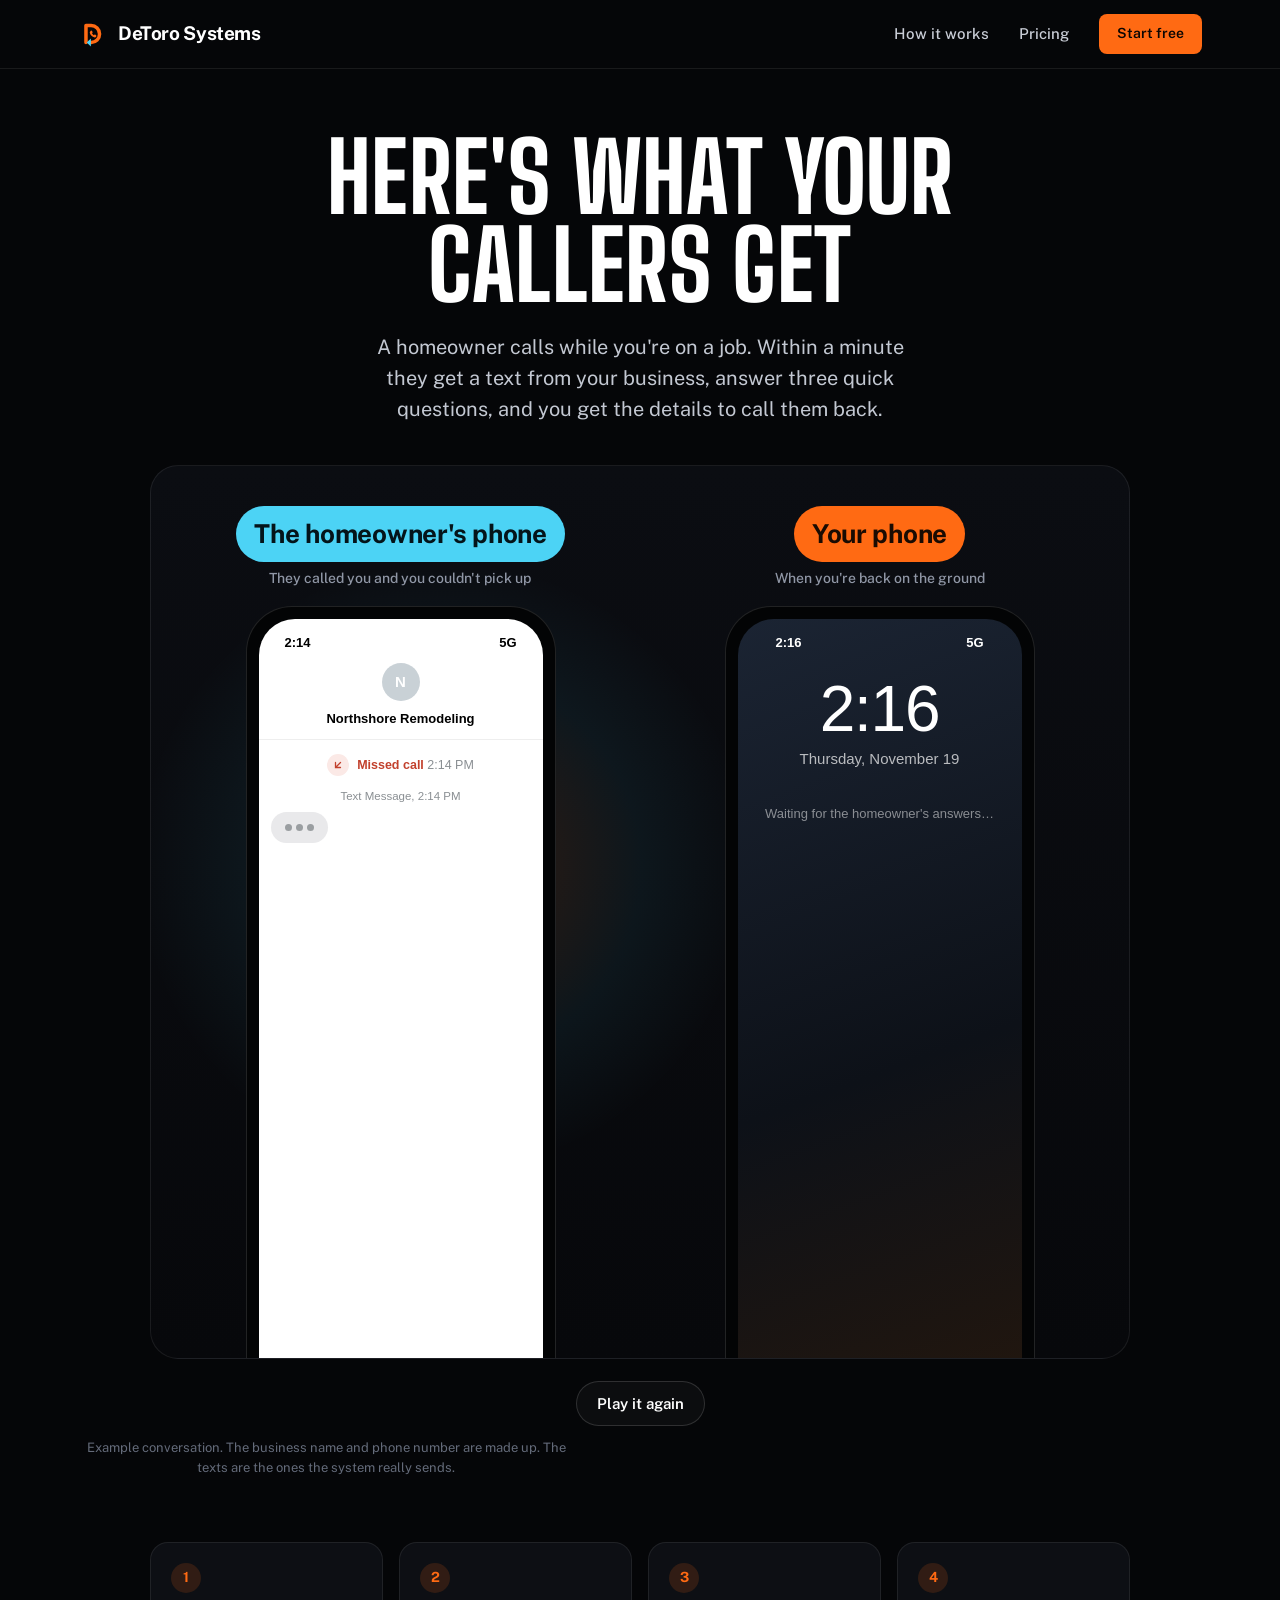
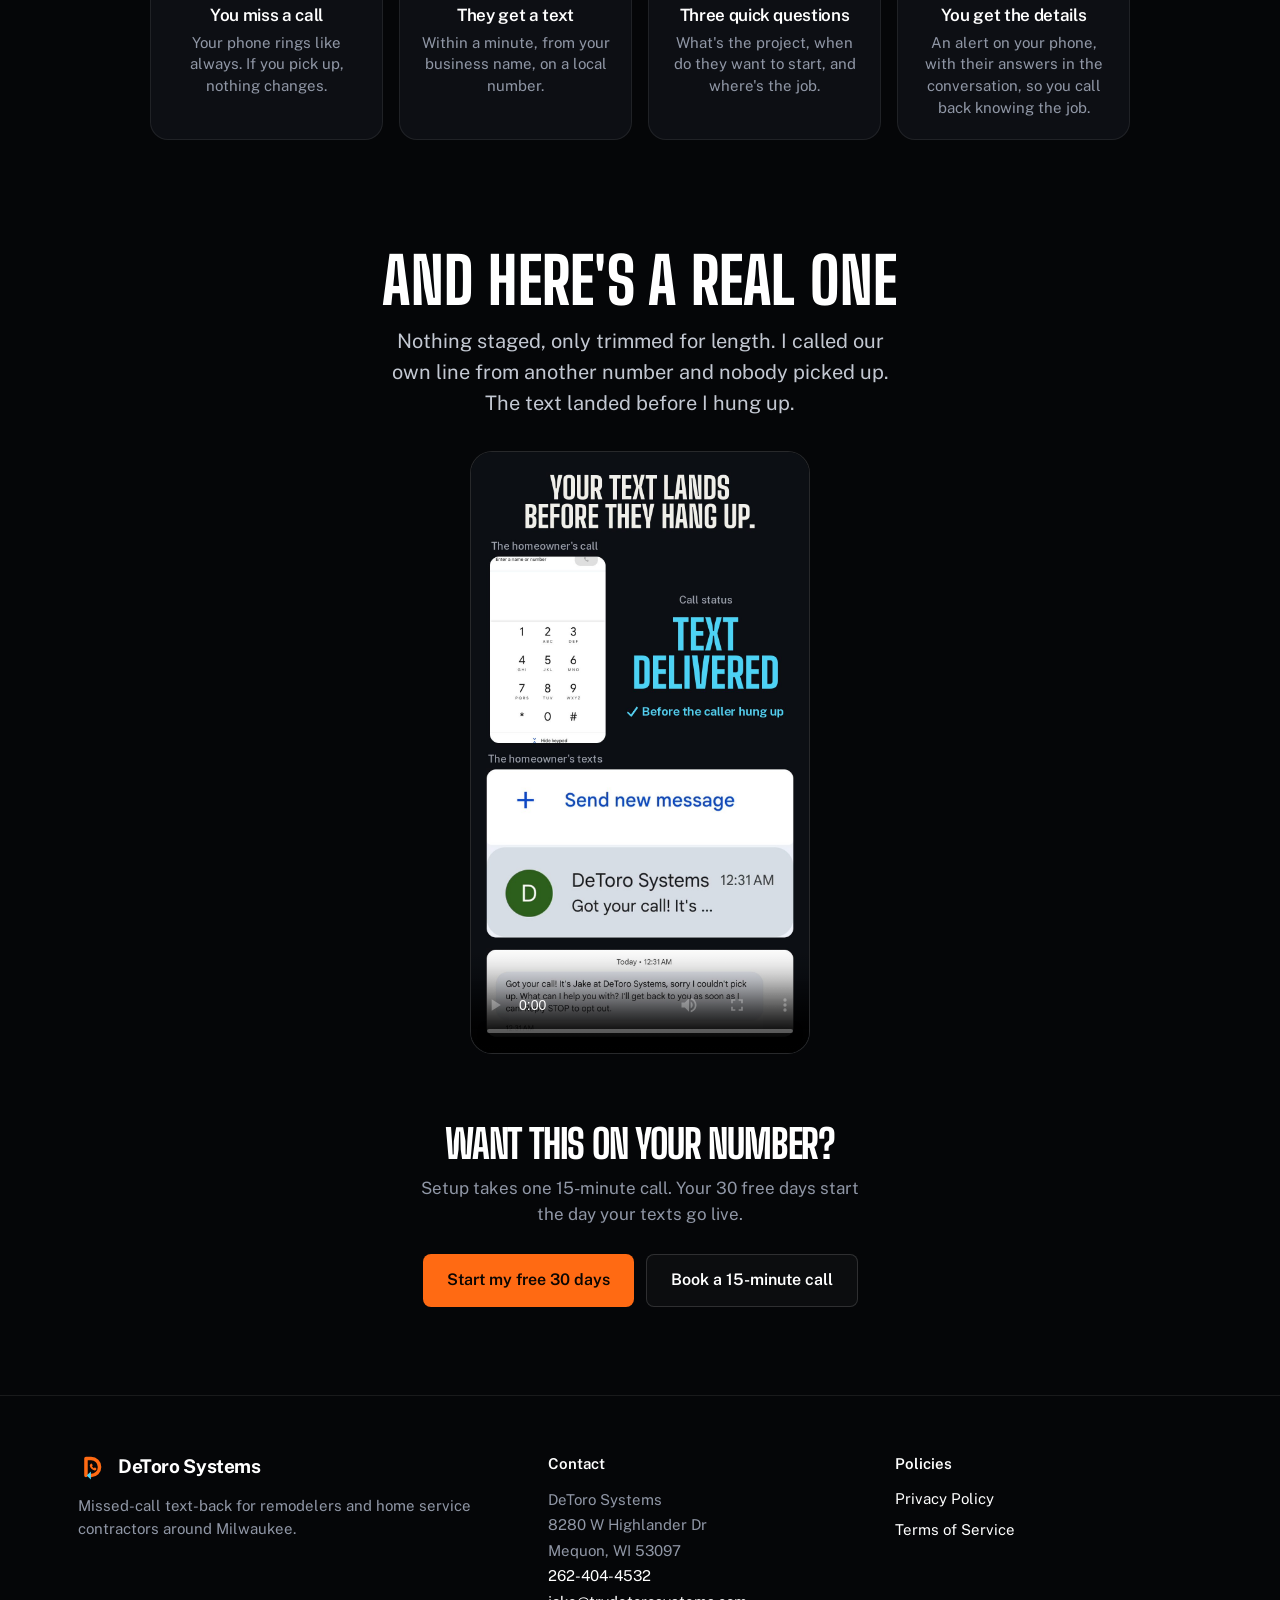
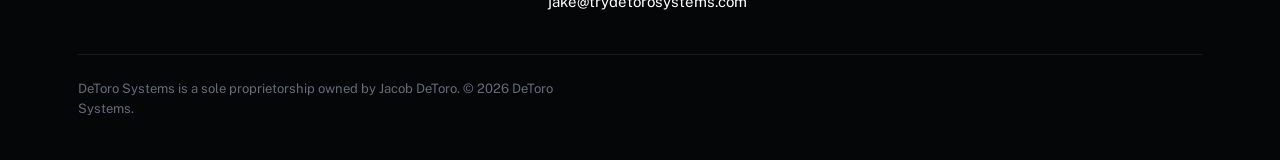
==== commit 57a59914: "Proof video: show the call going to voicemail before the text lands Co-Authored-By: Claude Fable 5.2" ====
--- a/demo.html
+++ b/demo.html
@@ -151,7 +151,7 @@
 <section class="real"><div class="wrap">
   <h2>And here's a real one</h2>
   <p class="lead">Nothing staged, only trimmed for length. I called our own line from another number and nobody picked up. The text landed before I hung up.</p>
-  <video controls playsinline preload="metadata" poster="media/proof.jpg?v=2" width="1080" height="1920" aria-label="Screen recording of a test call. A caller dials DeToro Systems, nobody picks up, and a text from DeToro Systems arrives while the caller is still on the line."><source src="media/proof.mp4?v=2" type="video/mp4"></video>
+  <video controls playsinline preload="metadata" poster="media/proof.jpg?v=3" width="1080" height="1920" aria-label="Screen recording of a test call. A caller dials DeToro Systems, nobody picks up, and a text from DeToro Systems arrives after the call goes to voicemail, while the caller is still on the line."><source src="media/proof.mp4?v=3" type="video/mp4"></video>
 </div></section>
 
 <section class="demo-cta"><div class="wrap">
